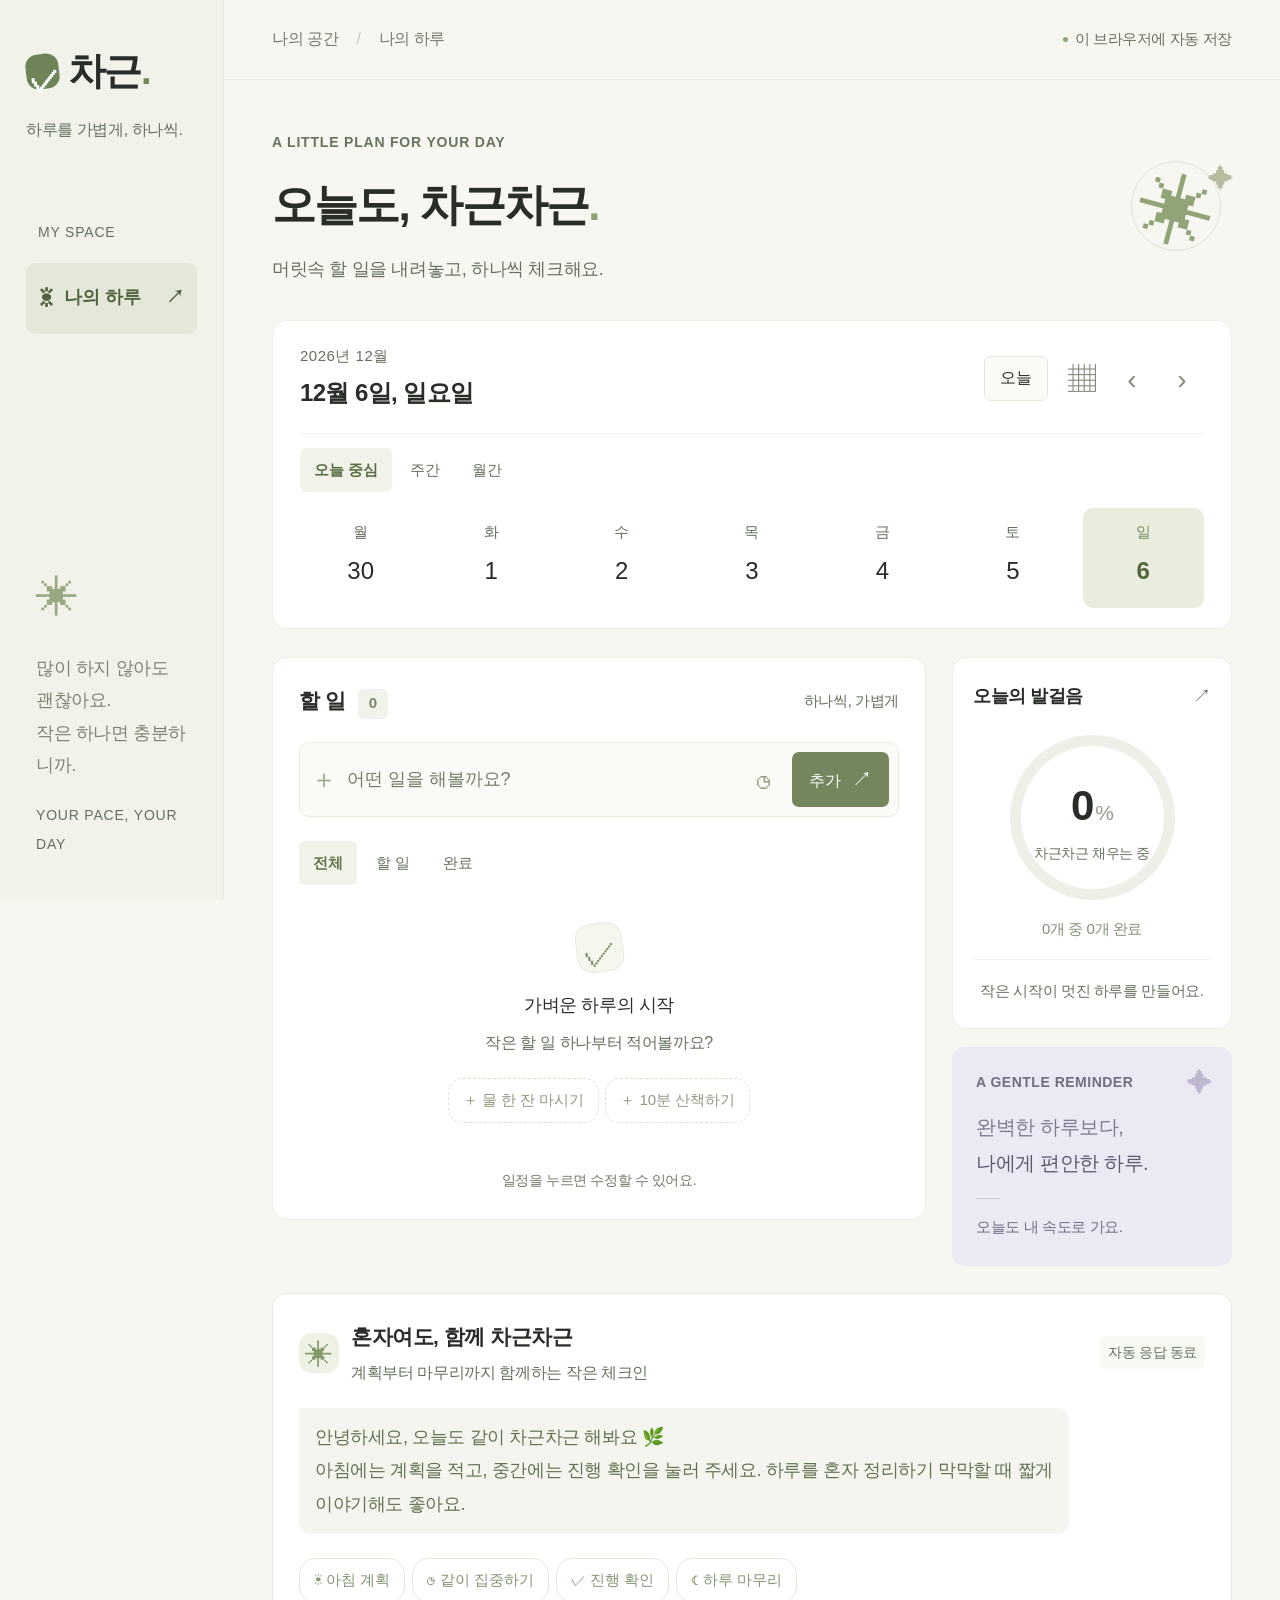
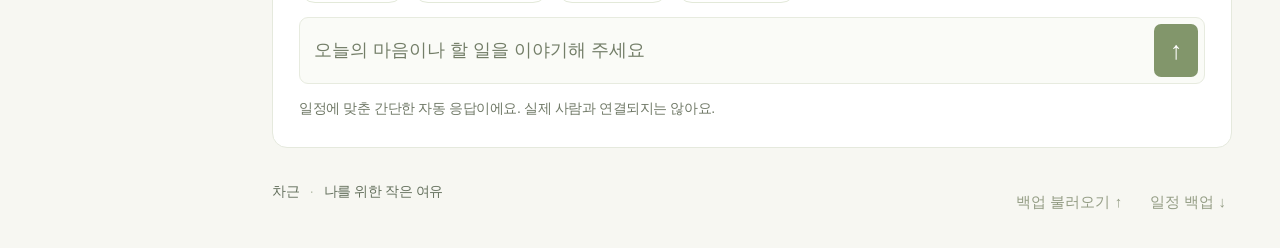
==== chageun.html @ a571b850 "Package Chageun daily planner with Windows desktop shortcut installer" ====
<!doctype html>
<html lang="ko">
<head>
<meta charset="utf-8">
<meta name="viewport" content="width=device-width,initial-scale=1">
<meta name="theme-color" content="#f7f7f2">
<title>차근 — 나의 작은 일정</title>
<style>:root{--bg:#f7f7f2;--paper:#fff;--ink:#292d27;--muted:#92958c;--line:#eceee6;--green:#74885c;--green-dark:#4e6638;--lavender:#ece9f5}*{box-sizing:border-box}body{margin:0;background:var(--bg);color:var(--ink);font-family:"Noto Sans CJK KR","Noto Sans KR",-apple-system,BlinkMacSystemFont,"Segoe UI",sans-serif;font-size:18px;letter-spacing:-.4px}button,input{font:inherit}button{cursor:pointer}button,a,input{-webkit-tap-highlight-color:transparent}button{color:inherit}button:focus-visible,a:focus-visible{outline:3px solid #a6b989;outline-offset:3px}input:focus-visible{outline:2px solid #a6b989;outline-offset:2px}button{border:0;background:none}a{color:inherit;text-decoration:none}[hidden]{display:none!important}.app{display:flex;min-height:100vh}.sidebar{width:224px;flex-shrink:0;border-right:1px solid #e7e9df;background:#f1f3eb;padding:40px 26px;display:flex;flex-direction:column;position:fixed;inset:0 auto 0 0}.brand{font-size:38px;font-weight:800;display:flex;align-items:center;gap:9px;letter-spacing:-2px}.brand-mark{font-size:30px;display:grid;place-items:center;background:#6e8358;color:white;border-radius:12px;width:33px;height:35px;transform:rotate(-7deg)}.brand-dot{color:var(--green);margin-left:-8px}.brand-caption{font-size:16px;color:#65715e;margin-top:13px}.side-label{font-size:14px;letter-spacing:1.8px;color:#65715e;margin:61px 12px 18px}.nav-item{display:flex;gap:12px;align-items:center;width:100%;padding:15px 13px;text-align:left;border-radius:9px;background:#e3e8d9;color:#50623e;font-size:18px;font-weight:600}.nav-item>span:first-child{font-size:25px}.nav-arrow{margin-left:auto}.sidebar-bottom{margin-top:auto;padding:22px 10px 1px}.little-flower{font-size:43px;color:#9aa982;margin-bottom:18px}.sidebar-bottom p{font-size:18px;color:#7d8472;line-height:1.9}.sidebar-bottom>span{font-size:14px;letter-spacing:1.5px;color:#65715e}main{margin-left:224px;flex:1;min-width:0}.topbar{height:80px;border-bottom:1px solid var(--line);display:flex;align-items:center;justify-content:space-between;padding:0 48px;font-size:16px}.breadcrumb{color:#74796c}.breadcrumb span{padding:0 14px;color:#c3c6ba}.save-state{display:flex;align-items:center;gap:7px;font-size:15px;color:#65715e}.save-state i{width:5px;height:5px;border-radius:50%;background:#8da674}.content{max-width:1150px;margin:auto;padding:47px 48px 0}.page-heading{display:flex;align-items:center;justify-content:space-between;margin-bottom:34px}.eyebrow{font-size:14px;letter-spacing:2px;color:#69745e;font-weight:600}h1{font-size:44px;letter-spacing:-1.8px;margin:12px 0 12px;font-weight:700}h1>span{color:#91a17a}.page-heading p{color:#65715e;font-size:18px;margin:0}.heading-art{position:relative;width:112px;height:110px;display:grid;place-items:center}.orbit{position:absolute;width:90px;height:90px;border:1px solid #dfe4d5;border-radius:50%}.art-star{color:#91a478;font-size:77px;transform:rotate(15deg)}.tiny-star{position:absolute;color:#b5bd9e;font-size:26px;right:-2px;top:7px}.day-panel{background:#fff;border:1px solid var(--line);border-radius:15px;padding:23px 27px 20px;margin-bottom:28px}.day-heading{display:flex;align-items:center;justify-content:space-between;margin-bottom:20px}.month-label{display:block;font-size:15px;color:#65715e;letter-spacing:.5px;margin-bottom:5px}.date-title{padding:0;font-size:24px;font-weight:700;letter-spacing:-.6px}.date-actions{display:flex;align-items:center;gap:5px}.today-button{font-size:16px;border:1px solid #e4e8dc;background:#fafbf7;border-radius:7px;padding:7px 12px;margin-right:6px}.icon-button{display:grid;place-items:center;width:34px;height:34px;border-radius:7px;font-size:28px;color:#858c7c}.icon-button:hover{background:#f0f3ea}.date-picker{position:relative;overflow:hidden;cursor:pointer}.date-picker input{position:absolute;inset:0;width:100%;height:100%;opacity:0;cursor:pointer}.date-picker input::-webkit-calendar-picker-indicator{position:absolute;inset:0;width:100%;height:100%;cursor:pointer}.date-picker:focus-within{outline:2px solid #a6b989}.week{display:grid;grid-template-columns:repeat(7,1fr);gap:9px}.day{padding:12px 3px 8px;border-radius:10px;display:flex;align-items:center;flex-direction:column;gap:5px;min-height:77px}.day:hover{background:#f6f7f1}.day-name{font-size:15px;color:#65715e}.day-number{font-size:24px;font-weight:500}.day.active{background:#e8edde;color:#52673e}.day.active .day-name{color:#7a8c64}.day-dot{width:4px;height:4px;background:transparent;border-radius:50%}.day.has-tasks .day-dot{background:#9aab7f}.day.is-today .day-number{font-weight:800}.workspace{display:grid;grid-template-columns:minmax(0,1fr) 246px;gap:26px;align-items:start}.task-panel{background:#fff;border:1px solid var(--line);border-radius:15px;padding:26px;min-height:422px}.section-heading{display:flex;align-items:center;justify-content:space-between;margin-bottom:23px}h2{font-size:21px;margin:0;letter-spacing:-.5px}.section-heading h2 span{display:inline-grid;place-items:center;font-size:15px;color:#7c886c;background:#f0f3e9;min-width:21px;height:21px;margin-left:7px;border-radius:6px}.soft-label{color:#65715e;font-size:15px}.add-form{border:1px solid #e8ebdf;background:#fafbf7;border-radius:10px;overflow:hidden}.add-form:focus-within{border-color:#a2b68b}.input-row{display:flex;align-items:center;padding:7px;gap:4px}.input-plus{font-size:26px;color:#9ca98b;padding-left:6px}.input-row input{border:0;background:none;outline:0;min-width:0;flex:1;padding:10px 4px;font-size:18px;color:var(--ink)}input::placeholder{color:#737e68}.add-button{background:#73865d;color:#fff;padding:10px 15px;border-radius:7px;font-size:16px;white-space:nowrap}.add-button:hover{background:#5f7447}.add-button span{margin-left:7px;font-size:18px}.time-toggle{font-size:26px;color:#98a187;width:30px;height:36px}.time-toggle[aria-expanded=true]{color:#4e6638;background:#e8edde;border-radius:5px}.time-row{padding:0 12px 12px;display:flex;align-items:center;gap:8px;font-size:15px;color:#8c9580;flex-wrap:wrap}.time-row input{padding:5px;border:1px solid #e1e6d7;border-radius:4px;background:white}.time-row button{font-size:15px;text-decoration:underline}.list-toolbar{display:flex;justify-content:space-between;align-items:center;margin:24px 0 6px}.filters{display:flex;gap:5px}.filters button{font-size:15px;color:#67725e;padding:6px 10px;border-radius:6px}.filters button.selected{color:#63774c;background:#eff3e9;font-weight:600}#remaining{color:#65715e;font-size:14px}.task-list{list-style:none;padding:0;margin:0}.task-item{display:flex;align-items:center;gap:12px;min-height:68px;border-bottom:1px solid #f0f1eb}.task-check{appearance:none;-webkit-appearance:none;flex-shrink:0;width:21px;height:21px;border:1.5px solid #dce2d1;border-radius:7px;cursor:pointer;margin:0;display:grid;place-items:center}.task-check:checked{background:#83966a;border-color:#83966a}.task-check:checked:after{content:'✓';color:white;font-size:18px}.task-copy{min-width:0;text-align:left;flex:1;padding:13px 0}.task-name{display:block;font-size:18px;overflow-wrap:anywhere;line-height:1.6}.task-time{display:block;font-size:15px;color:#65715e;margin-top:4px;letter-spacing:0}.task-item.done .task-name{text-decoration:line-through;color:#a9aea0}.task-item.done .task-time{opacity:.6}.edit-hint{color:#bcc2b4;font-size:15px;opacity:0}.task-item:hover .edit-hint,.task-copy:focus-visible+.edit-hint{opacity:1}.empty-state{text-align:center;padding:32px 0 26px}.empty-icon{border:1px solid #e6ebdd;background:#f5f7ef;border-radius:15px;transform:rotate(-8deg);width:47px;height:49px;display:grid;place-items:center;font-size:34px;color:#7b9167;margin:0 auto 19px}.empty-state h3{font-weight:500;font-size:18px;margin:0 0 9px}.empty-state p{font-size:16px;color:#65715e;margin:0}.suggestions{display:flex;justify-content:center;gap:6px;flex-wrap:wrap;margin-top:22px}.suggestions button{font-size:15px;color:#909a81;border:1px dashed #dbe2cf;border-radius:15px;padding:7px 11px}.suggestions button:hover{background:#f1f5e9}.list-note{color:#707967;font-size:14px;margin:19px 0 0;text-align:center}.right-column{display:flex;flex-direction:column;gap:18px}.progress-card{background:white;border:1px solid var(--line);border-radius:15px;padding:24px 20px;text-align:center}.progress-top{display:flex;justify-content:space-between;align-items:center;text-align:left}.progress-top h2{font-size:18px}.progress-top>span{color:#65715e}.progress-ring{--progress:0deg;background:conic-gradient(#8fa376 var(--progress),#edf0e7 0);width:137px;height:137px;border-radius:50%;display:grid;place-items:center;margin:23px auto 17px}.progress-ring>div{background:white;border-radius:50%;height:119px;width:119px;display:flex;align-items:center;justify-content:center;flex-direction:column}#percent{font-size:42px;font-weight:600;letter-spacing:-1px}#percent>span{font-size:21px;margin-left:2px;color:#949d88;font-weight:400}.ring-caption{font-size:14px;color:#65715e;margin-top:3px}.progress-count{font-size:15px;color:#849178;margin:0 0 17px}.progress-message{border-top:1px solid #f0f2eb;padding-top:17px;font-size:14px;color:#65715e;line-height:1.8}.note-card{padding:24px;background:var(--lavender);border-radius:13px;position:relative;overflow:hidden}.note-card .eyebrow{color:#746c83;font-size:14px;letter-spacing:1.5px}.note-card p{color:#807c91;font-size:18px;line-height:1.85;margin:16px 0 17px}.note-card strong{font-weight:500;color:#5f5a70}.note-star{position:absolute;right:19px;top:15px;font-size:26px;color:#beb7cf}.note-line{width:24px;border-top:1px solid #c9c3d6;margin-bottom:13px}.note-foot{color:#746c83;font-size:14px}footer{display:flex;justify-content:space-between;color:#65715e;font-size:14px;padding:32px 0 24px}.footer-dot{margin:0 7px;color:#bac1ae}footer button{color:#949d85;font-size:14px}dialog{border:1px solid var(--line);border-radius:17px;padding:27px;width:420px;max-width:calc(100% - 32px);box-shadow:0 20px 80px #26301b20}dialog::backdrop{background:#252d2360;backdrop-filter:blur(3px)}.dialog-heading{display:flex;align-items:center;justify-content:space-between;margin-bottom:22px}dialog label{display:block;color:#8b937f;font-size:16px;margin:0 0 8px}dialog input{width:100%;padding:12px;border:1px solid #e3e8d9;border-radius:8px;background:#fafbf7;min-width:0;font-size:18px;color:var(--ink)}.edit-fields{display:grid;grid-template-columns:1.2fr 1fr;gap:12px;margin-top:20px}.dialog-actions{display:flex;align-items:center;justify-content:space-between;margin-top:28px}.delete-button{color:#b17d70;font-size:16px}.toast{position:fixed;bottom:24px;left:50%;transform:translateX(-50%);z-index:10;background:#35412d;color:#fff;border-radius:10px;padding:14px 18px;box-shadow:0 8px 24px #27331c25;display:flex;align-items:center;gap:20px;font-size:18px;max-width:calc(100% - 32px);width:max-content}.toast button{color:#c2d3ac;text-decoration:underline;font-size:18px}@media(min-width:1500px){.content{padding-top:65px}.page-heading{margin-bottom:43px}.task-panel{min-height:460px}}@media(max-width:1150px){.sidebar{width:180px;padding:35px 19px}main{margin-left:180px}.content{padding:35px 30px 0}.topbar{padding:0 30px}.workspace{grid-template-columns:minmax(0,1fr) 215px;gap:18px}.task-panel{padding:20px}.heading-art{width:90px}h1{font-size:40px}}@media(max-width:900px){.sidebar{width:80px;align-items:center;padding:28px 10px}.brand{font-size:0;gap:0}.brand-dot,.brand-caption,.side-label,.sidebar-bottom,.nav-item{display:none}main{margin-left:80px}.workspace{grid-template-columns:minmax(0,1fr) 210px;gap:16px}.content{padding:32px 24px 0}.topbar{padding:0 24px}.day-panel{padding:21px}.task-panel{padding:19px}}@media(max-width:700px){.app{display:block}.sidebar{position:static;width:100%;height:65px;border:0;background:var(--bg);padding:0 21px;flex-direction:row;justify-content:space-between}.brand{font-size:30px;gap:7px}.brand-dot{display:inline;margin-left:-5px}.brand-mark{width:27px;height:29px;font-size:24px;border-radius:9px}.brand-caption{display:block;font-size:15px;margin:0}main{margin-left:0}.topbar{height:35px;border:0;padding:0 22px;justify-content:flex-end}.breadcrumb{display:none}.save-state{font-size:14px}.content{padding:24px 20px 0}.page-heading{margin-bottom:25px}h1{font-size:38px;margin-top:10px;margin-bottom:10px}.eyebrow{font-size:14px;letter-spacing:1.7px}.page-heading p{font-size:16px}.heading-art{width:56px;height:65px}.orbit{width:52px;height:52px}.art-star{font-size:49px}.tiny-star{font-size:18px;right:-4px;top:0}.day-panel{padding:19px 15px 12px;margin-bottom:19px;border-radius:13px}.date-title{font-size:21px}.month-label{font-size:14px}.day-heading{margin-bottom:15px}.date-actions{gap:0}.icon-button{width:29px;height:32px}.today-button{padding:6px 9px;margin-right:3px}.week{gap:3px}.day{min-height:69px;padding-top:10px}.day-number{font-size:23px}.workspace{display:flex;flex-direction:column;gap:18px}.task-panel{width:100%;padding:21px 17px;min-height:350px}.right-column{width:100%;display:grid;grid-template-columns:1fr 1fr;gap:12px}.progress-card{padding:18px 14px}.progress-top h2{font-size:16px}.progress-ring{width:100px;height:100px;margin:15px auto 12px}.progress-ring>div{width:86px;height:86px}#percent{font-size:34px}.ring-caption{font-size:14px}.progress-count{margin-bottom:12px;font-size:14px}.progress-message{font-size:14px;padding-top:12px}.note-card{padding:22px 17px}.note-card p{font-size:18px;margin-top:29px}.note-card .eyebrow{font-size:14px;letter-spacing:1px}.note-star{right:10px;font-size:25px}.soft-label{font-size:14px}.task-name{font-size:18px}.edit-hint{opacity:1}.add-button{font-size:16px;padding:10px 12px}.add-button span{margin-left:2px}.input-row{gap:0}.time-toggle{width:28px}.input-row input{font-size:21px;padding:10px 4px}footer{font-size:14px;padding-top:24px}.toast{bottom:16px}.date-picker input,dialog input,.time-row input{font-size:21px}}@media(prefers-reduced-motion:no-preference){button{transition:background .15s,color .15s}.progress-ring{transition:background .3s}.task-item{animation:appear .15s ease-out}@keyframes appear{from{opacity:.4;transform:translateY(3px)}to{opacity:1;transform:none}}}
.view-tabs{display:flex;gap:4px;margin:0 0 16px;border-top:1px solid #f0f2eb;padding-top:14px}.view-tabs button{font-size:15px;color:#65715e;padding:7px 12px;border-radius:6px}.view-tabs .selected{background:#eff3e9;color:#5b7046;font-weight:600}.overview{display:grid;grid-template-columns:repeat(7,minmax(0,1fr));gap:5px;margin-top:12px}.overview-cell{min-height:105px;min-width:0;border:1px solid #edf0e7;border-radius:7px;text-align:left;padding:9px 7px;display:flex;flex-direction:column;gap:6px}.overview-cell:hover{background:#f6f8f1}.overview-cell.active{border-color:#a0b687;background:#f1f5e9}.overview-cell.outside{opacity:.45}.overview-date{font-size:16px;font-weight:600}.overview-task{display:block;font-size:14px;color:#828d75;white-space:nowrap;overflow:hidden;text-overflow:ellipsis;width:100%}.overview-task.done{text-decoration:line-through;color:#a4ac9b}.overview-count{font-size:14px;color:#65715e;margin-top:auto}.overview-empty{font-size:14px;color:#707967}.buddy-panel{margin-top:27px;border:1px solid #e5e9dd;border-radius:15px;background:#fff;padding:26px}.buddy-header{display:flex;align-items:center;gap:12px}.buddy-avatar{width:40px;height:40px;flex-shrink:0;background:#eef2e5;border-radius:13px;color:#83996a;display:grid;place-items:center;font-size:28px}.buddy-header h2{font-size:18px}.buddy-header p{font-size:15px;color:#65715e;margin:5px 0 0}.buddy-badge{margin-left:auto;color:#65715e;background:#f7f9f3;border-radius:5px;padding:5px 8px;font-size:14px;white-space:nowrap}.chat{max-height:280px;overflow-y:auto;display:flex;flex-direction:column;gap:12px;padding:22px 0 16px;scroll-behavior:smooth}.chat-message{max-width:85%;background:#f3f5ee;padding:13px 16px;border-radius:0 12px 12px 12px;font-size:18px;line-height:1.9;white-space:pre-wrap;overflow-wrap:anywhere;align-self:flex-start;color:#637252}.chat-message.user{align-self:flex-end;background:#eeebf6;color:#7c708f;border-radius:12px 0 12px 12px}.chat-quick{display:flex;gap:7px;flex-wrap:wrap;margin:8px 0 14px}.chat-quick button{font-size:15px;border:1px solid #e3e9d9;color:#849574;border-radius:16px;padding:7px 12px}.chat-quick button:hover{background:#f0f4e8}#chat-form{display:flex;gap:10px;border:1px solid #e7ebdf;background:#fafbf7;border-radius:9px;padding:6px}#chat-input{flex:1;min-width:0;border:0;background:none;padding:8px;font-size:18px;color:var(--ink)}#chat-form>button{width:33px;border-radius:7px;color:white;background:#82966b;font-size:25px}.buddy-footnote{font-size:14px;color:#707967;margin:12px 0 0}.focus-bar{display:flex;justify-content:space-between;align-items:center;padding:12px 15px;background:#edf2e3;border-radius:8px;font-size:16px;color:#7d8d6b}.focus-bar strong{color:#526c3d;font-variant-numeric:tabular-nums;margin-left:9px}.focus-bar button{font-size:15px;text-decoration:underline}@media(max-width:700px){.overview{gap:3px}.overview-cell{padding:7px 3px;min-height:70px;gap:4px}.overview-date{font-size:15px}.overview-task{font-size:14px}.overview-count{font-size:14px}.overview-empty{display:none}.buddy-panel{padding:20px 16px;margin-top:20px}.buddy-header h2{font-size:18px}.buddy-header p{font-size:14px}.buddy-badge{font-size:14px;padding:4px}.buddy-avatar{width:32px;height:34px;font-size:34px}.buddy-header{gap:8px}.chat-message{max-width:94%;font-size:18px}.chat-quick{gap:5px}.chat-quick button{font-size:14px;padding:7px 9px}#chat-input{font-size:21px}.buddy-footnote{font-size:14px;line-height:1.7}}

/* Comfortable reading sizes and roomier controls. */
body{font-size:18px;line-height:1.65}
.brand-caption,.sidebar-bottom p{line-height:1.8}
.side-label,.sidebar-bottom>span,.eyebrow{letter-spacing:.8px}
.topbar{height:auto;min-height:80px;gap:16px;padding-top:16px;padding-bottom:16px;flex-wrap:wrap}
.page-heading p{line-height:1.8}
.day-heading{flex-wrap:wrap;gap:16px}
.date-actions{flex-shrink:0;gap:6px}
.icon-button{width:44px;height:44px}
.today-button{min-height:44px;padding:8px 15px}
.day{min-height:98px;gap:6px}
.view-tabs button,.filters button,.chat-quick button,.suggestions button{min-height:44px;padding:9px 14px}
.section-heading{gap:12px;flex-wrap:wrap}
.section-heading h2 span{min-width:30px;height:30px}
.input-row{padding:9px;gap:6px}
.input-row input{font-size:18px;padding:12px 4px}
.input-plus{padding-left:2px}
.time-toggle{width:44px;min-width:44px;height:44px}
.add-button{font-size:16px;min-height:46px;padding:11px 17px}
.add-button span{font-size:20px}
.list-toolbar{flex-wrap:wrap;gap:10px}
.task-item{min-height:84px;gap:16px}
.task-name{font-size:20px;line-height:1.7}
.task-time{font-size:16px}
.task-check{width:28px;height:28px;border-radius:8px}
.task-check:checked:after{font-size:20px}
.task-copy{padding:17px 0}
.list-note,.buddy-footnote{font-size:14px;line-height:1.8}
.progress-top h2{font-size:18px}
.progress-ring{width:165px;height:165px}
.progress-ring>div{width:143px;height:143px}
.ring-caption{font-size:14px;padding:0 10px;line-height:1.5;text-align:center}
.progress-message{font-size:15px;line-height:1.8}
.note-card p{font-size:20px;line-height:1.8}
.note-card .eyebrow{font-size:14px;line-height:1.6;display:block;max-width:85%;letter-spacing:.5px}
.note-foot{font-size:15px;line-height:1.8}
.overview-cell{min-height:138px;gap:8px}
.overview-date{font-size:18px}
.overview-task{font-size:16px}
.overview-count,.overview-empty{font-size:14px}
.buddy-header{flex-wrap:wrap}
.buddy-header h2{font-size:21px}
.buddy-header p{font-size:16px}
.buddy-badge{font-size:14px}
.chat{max-height:380px}
.chat-message{font-size:18px;line-height:1.85}
#chat-input{font-size:18px;padding:12px 8px}
#chat-form>button{min-width:44px;min-height:44px}
.focus-bar{font-size:17px;flex-wrap:wrap;gap:12px}
.focus-bar button{min-height:44px;font-size:16px}
footer{font-size:14px;gap:16px;flex-wrap:wrap}
footer button{font-size:15px;min-height:44px}
dialog{width:480px}
dialog label{font-size:16px}
dialog input{font-size:18px}
.delete-button{font-size:16px;min-height:44px}
@media(min-width:901px){.workspace{grid-template-columns:minmax(0,1fr) 280px}}
@media(max-width:1100px) and (min-width:701px){.workspace{grid-template-columns:minmax(0,1fr)}.right-column{display:grid;grid-template-columns:1fr 1fr}}
@media(max-width:700px){
 .sidebar{height:80px;padding:0 18px}.brand{font-size:30px}.brand-caption{font-size:14px}
 .topbar{min-height:40px;padding:5px 18px}.save-state{font-size:14px}
 .content{padding:24px 16px 0}h1{font-size:36px}.page-heading p{font-size:17px}.page-heading{gap:12px;align-items:flex-start}.heading-art{flex-shrink:0;width:42px;margin-top:12px}.eyebrow{font-size:14px}
 .day-panel{padding:20px 13px 14px}.day-heading{gap:12px}.date-title{font-size:23px}.month-label{font-size:16px}.date-actions{margin-left:auto}.week{gap:2px}.day{min-height:86px}.day-name{font-size:15px}.day-number{font-size:23px}
 .task-panel{padding:22px 14px}.soft-label{font-size:14px}.input-row{gap:2px;padding:7px}.input-row input{font-size:18px}.input-plus{display:none}.time-toggle{width:38px;min-width:38px}.add-button{padding:10px 12px}.add-button span{display:none}.task-name{font-size:19px}
 .right-column{grid-template-columns:1fr}.progress-card{padding:24px}.progress-ring{width:165px;height:165px}.progress-ring>div{width:143px;height:143px}#percent{font-size:42px}.progress-count{font-size:17px}.ring-caption{font-size:14px}.progress-message{font-size:16px}
 .note-card{padding:24px}.note-card p{font-size:21px;margin-top:18px}.note-card .eyebrow{font-size:14px}.note-foot{font-size:16px}
 .buddy-panel{padding:22px 14px}.buddy-header h2{font-size:20px}.buddy-header p{font-size:16px}.buddy-badge{font-size:14px;margin-left:44px}.chat-message{font-size:18px}.chat-quick button{font-size:15px;padding:9px 12px}.buddy-footnote{font-size:14px}#chat-input{font-size:18px}
 .overview{gap:2px}.overview-cell{padding:8px 3px;min-height:108px}.overview-date{font-size:16px}.overview-task{font-size:14px}.overview-count{font-size:14px;overflow-wrap:anywhere}
 .edit-fields{grid-template-columns:1fr}footer{font-size:14px}
}
@media(max-width:700px){.heading-art{overflow:hidden}.art-star{font-size:38px}.orbit{width:38px;height:38px}.tiny-star{right:0}}

.backup-actions{display:flex;gap:16px;flex-wrap:wrap;align-items:center}
</style>

</head>
<body>
<div class="app">
<aside class="sidebar">
<a class="brand" href="./" aria-label="차근 홈"><span class="brand-mark">✓</span>차근<span class="brand-dot">.</span></a>
<p class="brand-caption">하루를 가볍게, 하나씩.</p>
<div class="side-label">MY SPACE</div>
<button class="nav-item active" id="home"><span>☀</span> 나의 하루 <span class="nav-arrow">↗</span></button>
<div class="sidebar-bottom"><div class="little-flower" aria-hidden="true">✳</div><p>많이 하지 않아도 괜찮아요.<br>작은 하나면 충분하니까.</p><span>YOUR PACE, YOUR DAY</span></div>
</aside>
<main>
<header class="topbar"><span class="breadcrumb">나의 공간 <span>/</span> 나의 하루</span><span class="save-state" id="save-state"><i></i> 이 브라우저에 자동 저장</span></header>
<div class="content">
<section class="page-heading"><div><span class="eyebrow">A LITTLE PLAN FOR YOUR DAY</span><h1>오늘도, 차근차근<span>.</span></h1><p>머릿속 할 일을 내려놓고, 하나씩 체크해요.</p></div><div class="heading-art" aria-hidden="true"><span class="orbit"></span><span class="art-star">✳</span><span class="tiny-star">✦</span></div></section>
<section class="day-panel" aria-label="일정 날짜 선택">
<div class="day-heading"><div><span id="month-label" class="month-label"></span><button class="date-title" id="date-title" title="날짜 선택"></button></div><div class="date-actions"><button id="today" class="today-button">오늘</button><label class="icon-button date-picker" title="달력에서 날짜 선택"><span aria-hidden="true">▦</span><input id="calendar" type="date" aria-label="달력에서 날짜 선택"></label><button class="icon-button" id="prev" aria-label="이전 주">‹</button><button class="icon-button" id="next" aria-label="다음 주">›</button></div></div>
<div class="view-tabs" role="group" aria-label="일정 보기"><button data-view="day" class="selected" aria-pressed="true">오늘 중심</button><button data-view="week" aria-pressed="false">주간</button><button data-view="month" aria-pressed="false">월간</button></div>
<div id="week" class="week"></div><div id="overview" class="overview" hidden></div>
</section>
<div class="workspace">
<section class="task-panel" aria-labelledby="task-heading">
<div class="section-heading"><h2 id="task-heading">할 일 <span id="task-count">0</span></h2><span class="soft-label">하나씩, 가볍게</span></div>
<form id="add-form" class="add-form"><div class="input-row"><span class="input-plus" aria-hidden="true">＋</span><input id="task-input" placeholder="어떤 일을 해볼까요?" maxlength="120" aria-label="새 할 일" autocomplete="off" required><button type="button" id="time-toggle" class="time-toggle" aria-label="시간 선택" aria-expanded="false">◷</button><button class="add-button" type="submit">추가 <span>↗</span></button></div><div class="time-row" id="time-row" hidden><label for="task-time">시간은 선택사항이에요</label><input type="time" id="task-time"><button type="button" id="clear-time">시간 지우기</button></div></form>
<div class="list-toolbar"><div class="filters" role="group" aria-label="할 일 필터"><button data-filter="all" class="selected" aria-pressed="true">전체</button><button data-filter="pending" aria-pressed="false">할 일</button><button data-filter="done" aria-pressed="false">완료</button></div><span id="remaining"></span></div>
<ul id="tasks" class="task-list"></ul>
<div id="empty" class="empty-state"><div class="empty-icon" aria-hidden="true">✓</div><h3 id="empty-title">가벼운 하루의 시작</h3><p id="empty-text">작은 할 일 하나부터 적어볼까요?</p><div class="suggestions" id="suggestions"><button data-suggestion="물 한 잔 마시기">＋ 물 한 잔 마시기</button><button data-suggestion="10분 산책하기">＋ 10분 산책하기</button></div></div>
<p class="list-note">일정을 누르면 수정할 수 있어요.</p>
</section>
<aside class="right-column"><section class="progress-card"><div class="progress-top"><h2>오늘의 발걸음</h2><span aria-hidden="true">↗</span></div><div class="progress-ring" id="progress-ring"><div><strong id="percent">0<span>%</span></strong><span class="ring-caption">차근차근 채우는 중</span></div></div><p class="progress-count" id="progress-count">0개 중 0개 완료</p><div class="progress-message" id="progress-message">작은 시작이 멋진 하루를 만들어요.</div></section><section class="note-card"><span class="note-star" aria-hidden="true">✦</span><span class="eyebrow">A GENTLE REMINDER</span><p>완벽한 하루보다,<br><strong>나에게 편안한 하루.</strong></p><div class="note-line"></div><span class="note-foot">오늘도 내 속도로 가요.</span></section></aside>
</div>
<section class="buddy-panel" aria-labelledby="buddy-heading"><div class="buddy-header"><div class="buddy-avatar" aria-hidden="true">✳</div><div><h2 id="buddy-heading">혼자여도, 함께 차근차근</h2><p>계획부터 마무리까지 함께하는 작은 체크인</p></div><span class="buddy-badge">자동 응답 동료</span></div><div id="chat" class="chat" role="log" aria-label="체크인 대화" aria-live="polite"></div><div class="focus-bar" id="focus-bar" hidden><span>집중 시간 <strong id="focus-clock">15:00</strong></span><button id="focus-stop">집중 마치기</button></div><div class="chat-quick"><button data-checkin="plan">☀ 아침 계획</button><button data-checkin="focus">◷ 같이 집중하기</button><button data-checkin="check">✓ 진행 확인</button><button data-checkin="finish">☾ 하루 마무리</button></div><form id="chat-form"><input id="chat-input" placeholder="오늘의 마음이나 할 일을 이야기해 주세요" aria-label="동료에게 이야기하기" maxlength="300" autocomplete="off" required><button type="submit" aria-label="메시지 보내기">↑</button></form><p class="buddy-footnote">일정에 맞춘 간단한 자동 응답이에요. 실제 사람과 연결되지는 않아요.</p></section>
<footer><span>차근 <span class="footer-dot">·</span> 나를 위한 작은 여유</span><div class="backup-actions"><button id="import" type="button">백업 불러오기 ↑</button><input id="import-file" type="file" accept="application/json,.json" hidden><button id="export" title="일정을 JSON 파일로 저장">일정 백업 ↓</button></div></footer>
</div>
</main>
</div>
<dialog id="edit-dialog"><form id="edit-form"><div class="dialog-heading"><h2>일정 수정</h2><button type="button" id="close-edit" class="icon-button" aria-label="닫기">×</button></div><label for="edit-title">할 일</label><input id="edit-title" maxlength="120" required><div class="edit-fields"><div><label for="edit-date">날짜</label><input type="date" id="edit-date" required></div><div><label for="edit-time">시간 (선택)</label><input type="time" id="edit-time"></div></div><div class="dialog-actions"><button type="button" id="delete-task" class="delete-button">일정 삭제</button><button type="submit" class="add-button">저장</button></div></form></dialog>
<div id="toast" class="toast" role="status" hidden><span id="toast-text"></span><button id="undo" hidden>되돌리기</button></div>
<script>'use strict';
const $ = id => document.getElementById(id);
const KEY = 'chageun.tasks.v1';
const dateKey = date => `${date.getFullYear()}-${String(date.getMonth()+1).padStart(2,'0')}-${String(date.getDate()).padStart(2,'0')}`;
const parseDate = value => new Date(`${value}T12:00:00`);
const shift = (value, days) => { const date = parseDate(value); date.setDate(date.getDate()+days); return dateKey(date); };
const validDate = value => typeof value === 'string' && /^\d{4}-\d{2}-\d{2}$/.test(value) && !Number.isNaN(+parseDate(value)) && dateKey(parseDate(value)) === value;
const validTime = value => typeof value === 'string' && (value === '' || /^([01]\d|2[0-3]):[0-5]\d$/.test(value));
let tasks = [], selectedDate = dateKey(new Date()), filter = 'all', editingId = null, deleted = null, toastTimer;
let view = 'day';
let storageProblem = false;
try {
 const saved = localStorage.getItem(KEY);
 if (saved) {
  const parsed = JSON.parse(saved);
  if (!Array.isArray(parsed) || parsed.some(t => !t || typeof t.id !== 'string' || typeof t.title !== 'string' || !t.title.trim() || !validDate(t.date) || !validTime(t.time) || typeof t.done !== 'boolean') || new Set(parsed.map(t => t.id)).size !== parsed.length) throw new Error('Invalid saved data');
  tasks = parsed;
 }
} catch { storageProblem = true; }
function notify(message, undo = false) {
 clearTimeout(toastTimer); $('toast-text').textContent = message; $('undo').hidden = !undo; $('toast').hidden = false;
 toastTimer = setTimeout(() => { $('toast').hidden = true; deleted = null; }, undo ? 10000 : 4500);
}
function update(next) {
 if(storageProblem){notify('기존 일정을 읽지 못해 저장을 멈췄어요. 브라우저의 원본 데이터를 먼저 확인해 주세요.');return false;}
 try { localStorage.setItem(KEY, JSON.stringify(next)); }
 catch { $('save-state').textContent = '저장 공간을 사용할 수 없어요'; notify('저장하지 못했어요. 브라우저 저장 공간을 확인해 주세요.'); return false; }
 tasks = next; storageProblem = false; $('save-state').replaceChildren();
 const dot = document.createElement('i'); $('save-state').append(dot, ' 이 브라우저에 자동 저장'); render(); return true;
}
function selectDate(value) { if (!validDate(value)) return; selectedDate = value; filter = 'all'; render(); }
function render() {
 const today = dateKey(new Date()), date = parseDate(selectedDate), days = ['일','월','화','수','목','금','토'];
 $('month-label').textContent = `${date.getFullYear()}년 ${date.getMonth()+1}월`;
 $('date-title').textContent = `${date.getMonth()+1}월 ${date.getDate()}일, ${days[date.getDay()]}요일`;
 $('calendar').value = selectedDate;
 const monday = shift(selectedDate, -((date.getDay()+6)%7)); $('week').replaceChildren();
 $('week').hidden=view==='month';
 document.querySelectorAll('[data-view]').forEach(b=>{b.classList.toggle('selected',b.dataset.view===view);b.setAttribute('aria-pressed',String(b.dataset.view===view));});
 renderOverview(monday);
 for (let i=0;i<7;i++) {
  const key = shift(monday,i), d = parseDate(key), button = document.createElement('button');
  button.className = `day${key === selectedDate ? ' active' : ''}${key === today ? ' is-today' : ''}${tasks.some(t=>t.date===key) ? ' has-tasks' : ''}`;
  button.type='button'; button.setAttribute('aria-pressed',String(key===selectedDate)); button.setAttribute('aria-label',`${d.getMonth()+1}월 ${d.getDate()}일 ${days[d.getDay()]}요일${key===today?' 오늘':''}`);
  for (const [className,text] of [['day-name',days[d.getDay()]],['day-number',d.getDate()],['day-dot','']]) { const span=document.createElement('span'); span.className=className; span.textContent=text; button.append(span); }
  button.onclick=()=>selectDate(key); $('week').append(button);
 }
 const daily = tasks.filter(t=>t.date===selectedDate), done = daily.filter(t=>t.done).length;
 $('task-count').textContent=daily.length; $('remaining').textContent=daily.length ? `${daily.length-done}개 남았어요` : '';
 const percent = daily.length ? Math.round(done/daily.length*100) : 0;
 $('percent').replaceChildren(document.createTextNode(percent)); const pct=document.createElement('span'); pct.textContent='%'; $('percent').append(pct);
 $('progress-ring').style.setProperty('--progress',`${percent*3.6}deg`); $('progress-count').textContent=`${daily.length}개 중 ${done}개 완료`;
 document.querySelector('.progress-top h2').textContent=selectedDate===today?'오늘의 발걸음':'이날의 발걸음';
 $('progress-message').textContent=percent===100?'다 해냈어요! 이제 편하게 쉬어도 돼요.':done?'하나씩 해내고 있어요. 잘하고 있어요.':'작은 시작이 멋진 하루를 만들어요.';
 document.querySelector('.ring-caption').textContent=percent===100?'오늘의 계획 완료':'차근차근 채우는 중';
 document.querySelectorAll('[data-filter]').forEach(b=>{b.classList.toggle('selected',b.dataset.filter===filter);b.setAttribute('aria-pressed',String(b.dataset.filter===filter));});
 const visible=daily.filter(t=>filter==='all'||(filter==='done'?t.done:!t.done)).sort((a,b)=>Number(a.done)-Number(b.done)||(a.time||'99:99').localeCompare(b.time||'99:99'));
 $('tasks').replaceChildren();
 for (const task of visible) {
  const li=document.createElement('li'); li.className=`task-item${task.done?' done':''}`;
  const check=document.createElement('input'); check.type='checkbox'; check.className='task-check'; check.checked=task.done; check.setAttribute('aria-label',`${task.title} 완료`);
  check.onchange=()=>{if (!update(tasks.map(t=>t.id===task.id?{...t,done:check.checked}:t)))check.checked=task.done;};
  const copy=document.createElement('button'); copy.className='task-copy'; copy.type='button'; copy.setAttribute('aria-label',`${task.title} 수정`);
  const name=document.createElement('span'); name.className='task-name'; name.textContent=task.title; copy.append(name);
  if(task.time){const time=document.createElement('span');time.className='task-time';time.textContent=`◷ ${task.time}`;copy.append(time);}
  copy.onclick=()=>openEdit(task); const hint=document.createElement('span'); hint.className='edit-hint';hint.textContent='↗';hint.setAttribute('aria-hidden','true');
  li.append(check,copy,hint); $('tasks').append(li);
 }
 $('empty').hidden=visible.length>0;
 $('empty-title').textContent=filter==='done'?'아직 완료한 일이 없어요':filter==='pending'&&daily.length?'오늘 할 일, 모두 끝!':'가벼운 하루의 시작';
 $('empty-text').textContent=filter==='done'?'할 일을 마치면 체크해 주세요.':filter==='pending'&&daily.length?'수고했어요. 잠깐 쉬어가도 좋아요.':'작은 할 일 하나부터 적어볼까요?';
 $('suggestions').hidden=daily.length>0||filter!=='all';
}
function addTask(title) {
 const clean=title.trim(); if(!clean){$('task-input').setCustomValidity('할 일을 적어 주세요.');$('task-input').reportValidity();return;}
 const task={id:crypto.randomUUID(),title:clean.slice(0,120),date:selectedDate,time:$('task-time').value,done:false};
 if(update([...tasks,task])){filter='all';$('task-input').value='';$('task-time').value='';$('time-row').hidden=true;$('time-toggle').setAttribute('aria-expanded','false');render();$('task-input').focus();}
}
function openEdit(task){editingId=task.id;$('edit-title').value=task.title;$('edit-date').value=task.date;$('edit-time').value=task.time;$('edit-dialog').showModal();}
$('add-form').onsubmit=e=>{e.preventDefault();addTask($('task-input').value);};
$('task-input').oninput=()=> $('task-input').setCustomValidity('');
$('time-toggle').onclick=()=>{const open=$('time-row').hidden;$('time-row').hidden=!open;$('time-toggle').setAttribute('aria-expanded',String(open));if(open)$('task-time').focus();};
$('clear-time').onclick=()=>{$('task-time').value='';};
$('today').onclick=$('home').onclick=()=>selectDate(dateKey(new Date()));
$('prev').onclick=()=>navigate(-1);$('next').onclick=()=>navigate(1);
$('calendar').onchange=e=>selectDate(e.target.value);
$('date-title').onclick=()=>{if($('calendar').showPicker)$('calendar').showPicker();else $('calendar').focus();};
for(const b of document.querySelectorAll('[data-filter]'))b.onclick=()=>{filter=b.dataset.filter;render();};
for(const b of document.querySelectorAll('[data-suggestion]'))b.onclick=()=>addTask(b.dataset.suggestion);
$('close-edit').onclick=()=> $('edit-dialog').close();
$('edit-title').oninput=()=> $('edit-title').setCustomValidity('');
$('edit-form').onsubmit=e=>{
 e.preventDefault(); const title=$('edit-title').value.trim(),date=$('edit-date').value;
 if(!title){$('edit-title').setCustomValidity('할 일을 적어 주세요.');$('edit-title').reportValidity();return;}
 if(!validDate(date))return;
 if(update(tasks.map(t=>t.id===editingId?{...t,title,date,time:$('edit-time').value}:t))){selectDate(date);$('edit-dialog').close();notify('일정을 수정했어요.');}
};
$('delete-task').onclick=()=>{
 const task=tasks.find(t=>t.id===editingId),index=tasks.findIndex(t=>t.id===editingId); if(!task)return;
 if(update(tasks.filter(t=>t.id!==editingId))){deleted={task,index};$('edit-dialog').close();notify('일정을 삭제했어요.',true);}
};
$('undo').onclick=()=>{if(!deleted)return;const {task,index}=deleted,next=[...tasks];next.splice(index,0,task);if(update(next)){deleted=null;selectDate(task.date);notify('일정을 되돌렸어요.');}};
$('export').onclick=()=>{
 if(storageProblem){notify('저장된 데이터를 읽지 못했어요. 원본 보존을 위해 백업을 중단했어요.');return;}
 const blob=new Blob([JSON.stringify({app:'차근',version:1,tasks},null,2)],{type:'application/json'}),url=URL.createObjectURL(blob),a=document.createElement('a');a.href=url;a.download=`차근-일정-${dateKey(new Date())}.json`;a.click();setTimeout(()=>URL.revokeObjectURL(url),1000);notify('일정 백업 파일을 저장했어요.');
};
window.addEventListener('storage',e=>{if(e.key===KEY){try{const data=e.newValue?JSON.parse(e.newValue):[];if(Array.isArray(data)&&data.every(t=>t&&typeof t.id==='string'&&typeof t.title==='string'&&validDate(t.date)&&validTime(t.time)&&typeof t.done==='boolean')){tasks=data;render();}}catch{notify('다른 창의 저장 내용을 읽지 못했어요.');}}});
initializeBuddy();
render();
if(storageProblem){$('save-state').textContent='저장된 일정 확인이 필요해요';notify('저장된 일정을 읽지 못했어요. 새 일정 저장 전 브라우저 데이터를 확인해 주세요.');}

function navigate(direction){
 if(view!=='month'){selectDate(shift(selectedDate,direction*7));return;}
 const d=parseDate(selectedDate),day=d.getDate();d.setDate(1);d.setMonth(d.getMonth()+direction);const end=new Date(d.getFullYear(),d.getMonth()+1,0).getDate();d.setDate(Math.min(day,end));selectDate(dateKey(d));
}
function renderOverview(monday){
 const grid=$('overview');grid.replaceChildren();grid.hidden=view==='day';
 $('prev').setAttribute('aria-label',view==='month'?'이전 달':'이전 주');$('next').setAttribute('aria-label',view==='month'?'다음 달':'다음 주');
 if(view==='day')return;
 const selected=parseDate(selectedDate),first=dateKey(new Date(selected.getFullYear(),selected.getMonth(),1));
 const start=view==='week'?monday:shift(first,-((parseDate(first).getDay()+6)%7));
 if(view==='month')for(const name of ['월','화','수','목','금','토','일']){const heading=document.createElement('span');heading.className='day-name';heading.style.textAlign='center';heading.textContent=name;grid.append(heading);}
 for(let i=0;i<(view==='month'?42:7);i++){
  const key=shift(start,i),d=parseDate(key),list=tasks.filter(t=>t.date===key).sort((a,b)=>(a.time||'99:99').localeCompare(b.time||'99:99'));
  const cell=document.createElement('button');cell.type='button';cell.className='overview-cell'+(key===selectedDate?' active':'')+(d.getMonth()!==selected.getMonth()?' outside':'');
  cell.setAttribute('aria-label',`${d.getMonth()+1}월 ${d.getDate()}일, 일정 ${list.length}개`);cell.setAttribute('aria-pressed',String(key===selectedDate));
  const num=document.createElement('span');num.className='overview-date';num.textContent=view==='week'?`${d.getMonth()+1}/${d.getDate()}`:d.getDate();cell.append(num);
  for(const task of list.slice(0,2)){const text=document.createElement('span');text.className='overview-task'+(task.done?' done':'');text.textContent=(task.done?'✓ ':'')+task.title;cell.append(text);}
  const count=document.createElement('span');count.className=list.length?'overview-count':'overview-empty';count.textContent=list.length?(list.length>2?`+${list.length-2}개 더`:`${list.filter(t=>t.done).length}/${list.length} 완료`):'여유로운 날';cell.append(count);cell.onclick=()=>selectDate(key);grid.append(cell);
 }
}
for(const button of document.querySelectorAll('[data-view]'))button.onclick=()=>{view=button.dataset.view;render();};
let focusDeadline=null,focusTimer=null,awaitingPlan=false;
function say(text,user=false){const message=document.createElement('div');message.className='chat-message'+(user?' user':'');message.textContent=text;$('chat').append(message);while($('chat').children.length>30)$('chat').firstElementChild.remove();$('chat').scrollTop=$('chat').scrollHeight;}
function dailyContext(){const today=dateKey(new Date()),list=tasks.filter(t=>t.date===today);return{list,pending:list.filter(t=>!t.done).sort((a,b)=>(a.time||'99:99').localeCompare(b.time||'99:99')),done:list.filter(t=>t.done).length};}
function checkin(kind){
 const {list,pending,done}=dailyContext();
 if(kind==='plan'){awaitingPlan=!pending.length;selectDate(dateKey(new Date()));say(pending.length?`좋은 아침이에요 ☀ 오늘 할 일이 ${pending.length}개 있네요.\n먼저 “${pending[0].title}”부터 가볍게 시작해 볼까요? 꼭 해내고 싶은 일 하나만 정해도 좋아요.`:'좋은 아침이에요 ☀ 오늘 하루를 같이 시작해요.\n오늘 꼭 하고 싶은 일 하나를 여기 대화창에 적어 주세요. 제가 오늘 일정에 넣어둘게요. 작고 쉬운 일이어도 괜찮아요.');}
 if(kind!=='plan')awaitingPlan=false;
 if(kind==='check')say(list.length?`잠깐 같이 체크해 볼까요? ${list.length}개 중 ${done}개를 해냈어요.\n${pending.length?`다음은 “${pending[0].title}”이에요. 지금 할 수 있는 만큼만 해봐요.`:'오늘 적어둔 일을 모두 마쳤네요. 정말 수고했어요! 잠깐 쉬어가요.'}`:'오늘 할 일을 아직 적지 않았네요. 머릿속에 있는 작은 일 하나만 적어볼까요?');
 if(kind==='finish')say(list.length?`오늘 ${done}개의 일을 마쳤어요. 수고했어요 🌿\n${pending.length?`남은 ${pending.length}개는 일정을 눌러 내일로 옮겨도 괜찮아요. 오늘 잘한 작은 일 하나를 이야기해 줄래요?`:'오늘 계획을 모두 채웠네요! 이제 편하게 쉬어요. 오늘 가장 좋았던 순간은 뭐였나요?'}`:'오늘 기록이 없어도 괜찮아요. 하루를 보낸 것만으로 충분해요. 오늘 좋았던 순간 하나를 이야기해 주세요.');
 if(kind==='focus'){
  if(focusDeadline){say('이미 집중 시간을 함께 보내고 있어요. 한 번에 한 가지면 충분해요.');return;}
  if(!pending.length){say('집중할 일을 위에 하나 적어 주세요. 완료하지 않은 오늘의 일이 있으면 같이 15분을 시작할게요.');return;}
  focusDeadline=Date.now()+15*60*1000;$('focus-bar').hidden=false;say(`좋아요, “${pending[0].title}”에 15분만 집중해 봐요.\n이 시간에는 한 가지만! 끝나면 돌아와서 체크해 주세요. 타이머는 이 페이지를 열어둔 동안 작동해요.`);tickFocus();focusTimer=setInterval(tickFocus,1000);
 }
}
function tickFocus(){if(!focusDeadline)return;const seconds=Math.max(0,Math.ceil((focusDeadline-Date.now())/1000));$('focus-clock').textContent=`${String(Math.floor(seconds/60)).padStart(2,'0')}:${String(seconds%60).padStart(2,'0')}`;if(seconds===0){clearInterval(focusTimer);focusDeadline=null;$('focus-bar').hidden=true;say('15분이 지났어요! 조금이라도 진전이 있었나요? 끝낸 일은 체크하고, 물 한 잔 마시며 쉬어가요.');}}
function initializeBuddy(){say('안녕하세요, 오늘도 같이 차근차근 해봐요 🌿\n아침에는 계획을 적고, 중간에는 진행 확인을 눌러 주세요. 하루를 혼자 정리하기 막막할 때 짧게 이야기해도 좋아요.');}
for(const b of document.querySelectorAll('[data-checkin]'))b.onclick=()=>{say(b.textContent.trim(),true);checkin(b.dataset.checkin);};
$('focus-stop').onclick=()=>{clearInterval(focusTimer);focusDeadline=null;$('focus-bar').hidden=true;say('집중 시간을 마쳤어요. 잠깐이라도 시작한 건 좋은 진전이에요. 마친 일은 체크하고, 아직 남았다면 작은 한 단계만 더 해봐요.');};
$('chat-form').onsubmit=e=>{
 e.preventDefault();const text=$('chat-input').value.trim();if(!text)return;say(text,true);$('chat-input').value='';
 const taskCommand=text.match(/^(?:할\s*일|일정)\s*[:：]\s*(.+)$/);
 if(taskCommand||(awaitingPlan&&!/힘들|피곤|지쳐|못하|어렵|귀찮|불안|아침|계획|집중|체크|마무리/.test(text))){
  const title=(taskCommand?taskCommand[1]:text).trim().slice(0,120);
  if(update([...tasks,{id:crypto.randomUUID(),title,date:dateKey(new Date()),time:'',done:false}])){awaitingPlan=false;selectDate(dateKey(new Date()));say(`좋아요, “${title}”을 오늘 할 일에 적어두었어요. 시작할 준비가 되면 ‘같이 집중하기’를 눌러 주세요.`);}
 }
 else if(/아침|계획|시작|뭐부터/.test(text))checkin('plan');
 else if(/집중|타이머/.test(text))checkin('focus');
 else if(/마무리|퇴근|끝났|잘했/.test(text))checkin('finish');
 else if(/진행|얼마|체크|완료|했어/.test(text))checkin('check');
 else if(/힘들|피곤|지쳐|못하|어렵|귀찮|불안/.test(text))say('오늘 조금 버거운가 봐요. 잠깐 쉬어도 괜찮아요. 물 한 잔 마시고, 할 일을 5분 안에 할 수 있는 작은 단계로 바꿔볼까요? 일정 제목을 누르면 바꿀 수 있어요.');
 else say('이야기해 줘서 고마워요 🌿 복잡한 답을 해주는 동료는 아니지만, 계획과 진행 확인은 함께할 수 있어요. 지금 할 수 있는 작은 일 하나를 정해볼까요? “할 일: 산책하기”처럼 말하면 오늘 일정에 넣어둘게요.');
};

$('import').onclick=()=> $('import-file').click();
$('import-file').onchange=async e=>{
 const file=e.target.files[0];if(!file)return;
 try{
  if(file.size>5*1024*1024)throw new Error('too large');
  const data=JSON.parse(await file.text());
  if(data.app!=='차근'||data.version!==1||!Array.isArray(data.tasks)||data.tasks.length>10000)throw new Error('invalid backup');
  const imported=data.tasks;
  if(imported.some(t=>!t||typeof t.id!=='string'||!t.id||typeof t.title!=='string'||!t.title.trim()||t.title.length>120||!validDate(t.date)||!validTime(t.time)||typeof t.done!=='boolean')||new Set(imported.map(t=>t.id)).size!==imported.length)throw new Error('invalid tasks');
  if(storageProblem){notify('현재 저장 데이터에 문제가 있어요. 원본을 보호하기 위해 복원을 멈췄어요.');return;}
  if(!imported.length){notify('백업 파일에 일정이 없어요.');return;}
  const incoming=new Map(imported.map(t=>[t.id,{id:t.id,title:t.title.trim(),date:t.date,time:t.time,done:t.done}]));
  const duplicate=tasks.filter(t=>incoming.has(t.id)).length;
  if(!window.confirm(`백업에서 일정 ${imported.length}개를 불러올까요? 기존의 다른 일정은 유지됩니다.${duplicate?` 같은 ID의 일정 ${duplicate}개는 백업 내용으로 바뀝니다.`:''}`))return;
  const next=tasks.map(t=>incoming.has(t.id)?incoming.get(t.id):t),existing=new Set(tasks.map(t=>t.id));
  next.push(...[...incoming.values()].filter(t=>!existing.has(t.id)));
  if(update(next)){selectDate(dateKey(new Date()));notify('백업 일정을 불러왔어요.');}
 }catch{notify('차근에서 저장한 올바른 일정 백업 파일을 선택해 주세요.');}
 finally{e.target.value='';}
};
</script></body>
</html>
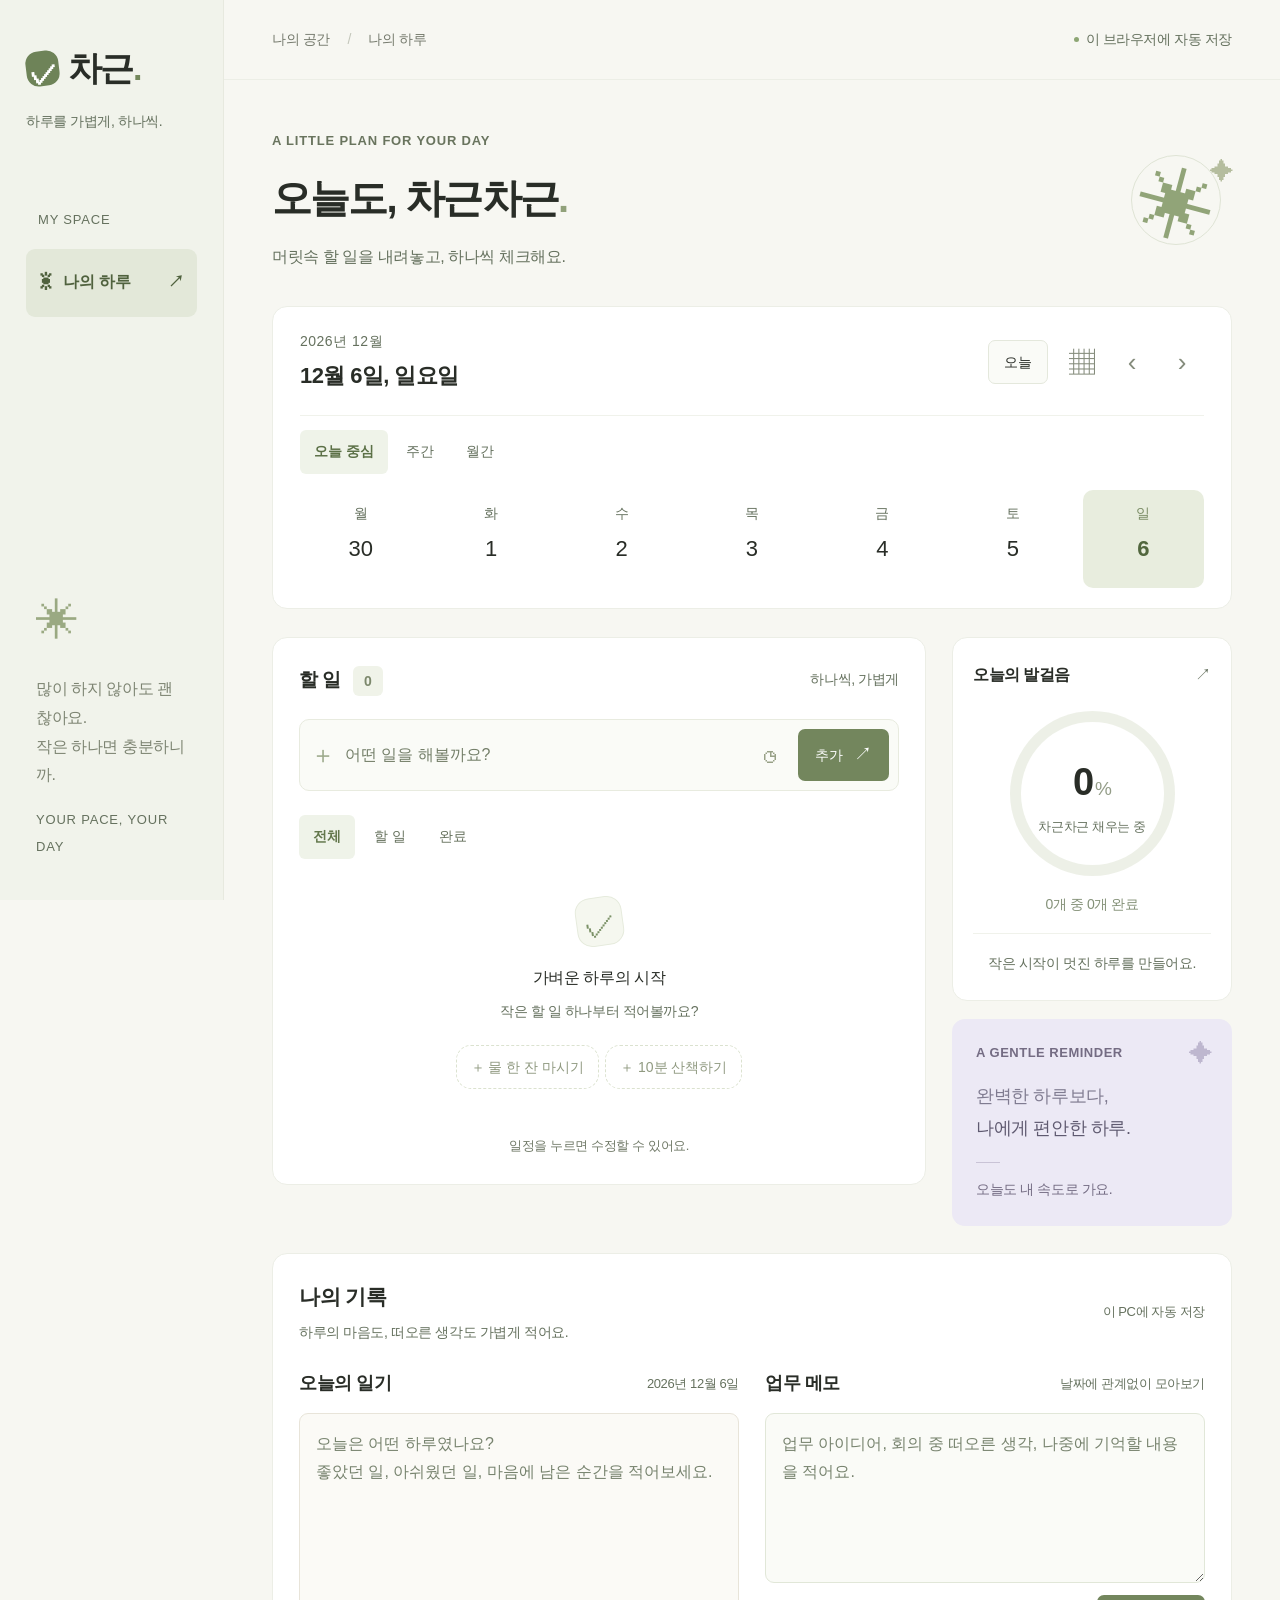
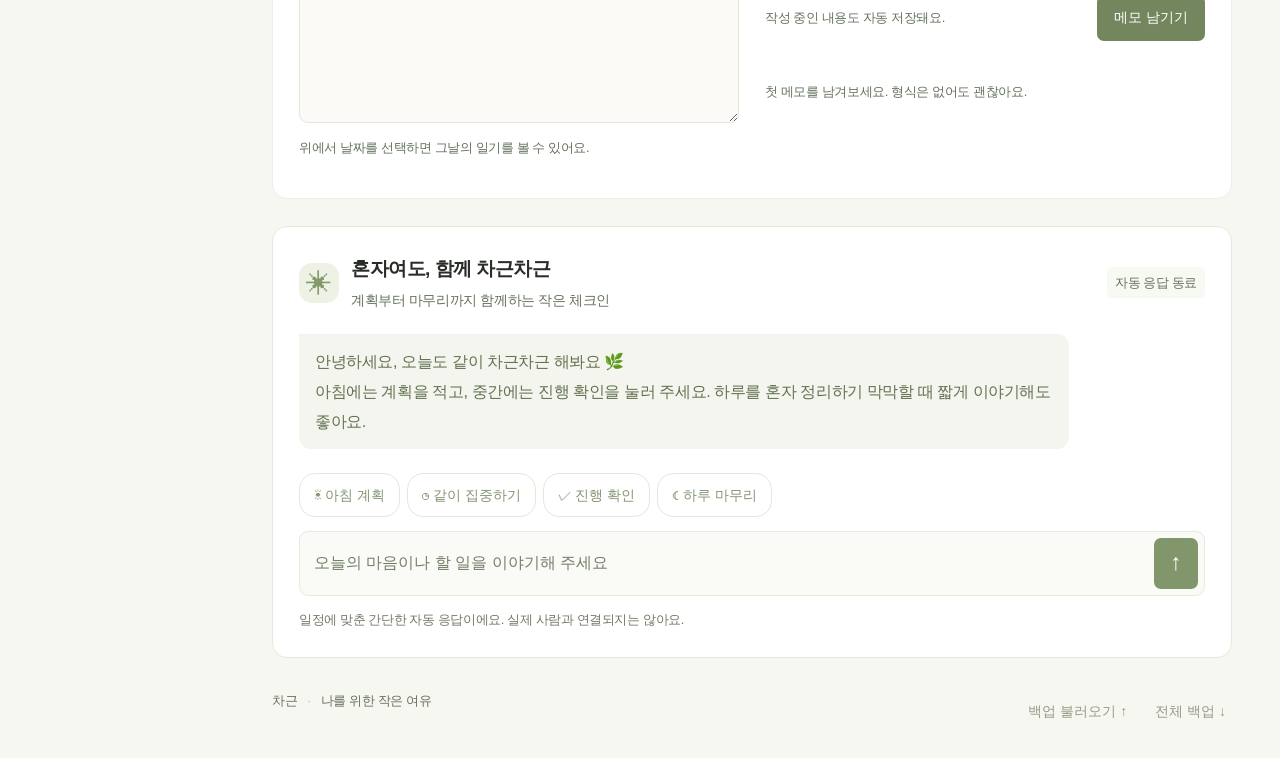
==== commit aae25345: "Add daily journal and work memos with autosave and moderate typography" ====
--- a/chageun.html
+++ b/chageun.html
@@ -5,11 +5,11 @@
 <meta name="viewport" content="width=device-width,initial-scale=1">
 <meta name="theme-color" content="#f7f7f2">
 <title>차근 — 나의 작은 일정</title>
-<style>:root{--bg:#f7f7f2;--paper:#fff;--ink:#292d27;--muted:#92958c;--line:#eceee6;--green:#74885c;--green-dark:#4e6638;--lavender:#ece9f5}*{box-sizing:border-box}body{margin:0;background:var(--bg);color:var(--ink);font-family:"Noto Sans CJK KR","Noto Sans KR",-apple-system,BlinkMacSystemFont,"Segoe UI",sans-serif;font-size:18px;letter-spacing:-.4px}button,input{font:inherit}button{cursor:pointer}button,a,input{-webkit-tap-highlight-color:transparent}button{color:inherit}button:focus-visible,a:focus-visible{outline:3px solid #a6b989;outline-offset:3px}input:focus-visible{outline:2px solid #a6b989;outline-offset:2px}button{border:0;background:none}a{color:inherit;text-decoration:none}[hidden]{display:none!important}.app{display:flex;min-height:100vh}.sidebar{width:224px;flex-shrink:0;border-right:1px solid #e7e9df;background:#f1f3eb;padding:40px 26px;display:flex;flex-direction:column;position:fixed;inset:0 auto 0 0}.brand{font-size:38px;font-weight:800;display:flex;align-items:center;gap:9px;letter-spacing:-2px}.brand-mark{font-size:30px;display:grid;place-items:center;background:#6e8358;color:white;border-radius:12px;width:33px;height:35px;transform:rotate(-7deg)}.brand-dot{color:var(--green);margin-left:-8px}.brand-caption{font-size:16px;color:#65715e;margin-top:13px}.side-label{font-size:14px;letter-spacing:1.8px;color:#65715e;margin:61px 12px 18px}.nav-item{display:flex;gap:12px;align-items:center;width:100%;padding:15px 13px;text-align:left;border-radius:9px;background:#e3e8d9;color:#50623e;font-size:18px;font-weight:600}.nav-item>span:first-child{font-size:25px}.nav-arrow{margin-left:auto}.sidebar-bottom{margin-top:auto;padding:22px 10px 1px}.little-flower{font-size:43px;color:#9aa982;margin-bottom:18px}.sidebar-bottom p{font-size:18px;color:#7d8472;line-height:1.9}.sidebar-bottom>span{font-size:14px;letter-spacing:1.5px;color:#65715e}main{margin-left:224px;flex:1;min-width:0}.topbar{height:80px;border-bottom:1px solid var(--line);display:flex;align-items:center;justify-content:space-between;padding:0 48px;font-size:16px}.breadcrumb{color:#74796c}.breadcrumb span{padding:0 14px;color:#c3c6ba}.save-state{display:flex;align-items:center;gap:7px;font-size:15px;color:#65715e}.save-state i{width:5px;height:5px;border-radius:50%;background:#8da674}.content{max-width:1150px;margin:auto;padding:47px 48px 0}.page-heading{display:flex;align-items:center;justify-content:space-between;margin-bottom:34px}.eyebrow{font-size:14px;letter-spacing:2px;color:#69745e;font-weight:600}h1{font-size:44px;letter-spacing:-1.8px;margin:12px 0 12px;font-weight:700}h1>span{color:#91a17a}.page-heading p{color:#65715e;font-size:18px;margin:0}.heading-art{position:relative;width:112px;height:110px;display:grid;place-items:center}.orbit{position:absolute;width:90px;height:90px;border:1px solid #dfe4d5;border-radius:50%}.art-star{color:#91a478;font-size:77px;transform:rotate(15deg)}.tiny-star{position:absolute;color:#b5bd9e;font-size:26px;right:-2px;top:7px}.day-panel{background:#fff;border:1px solid var(--line);border-radius:15px;padding:23px 27px 20px;margin-bottom:28px}.day-heading{display:flex;align-items:center;justify-content:space-between;margin-bottom:20px}.month-label{display:block;font-size:15px;color:#65715e;letter-spacing:.5px;margin-bottom:5px}.date-title{padding:0;font-size:24px;font-weight:700;letter-spacing:-.6px}.date-actions{display:flex;align-items:center;gap:5px}.today-button{font-size:16px;border:1px solid #e4e8dc;background:#fafbf7;border-radius:7px;padding:7px 12px;margin-right:6px}.icon-button{display:grid;place-items:center;width:34px;height:34px;border-radius:7px;font-size:28px;color:#858c7c}.icon-button:hover{background:#f0f3ea}.date-picker{position:relative;overflow:hidden;cursor:pointer}.date-picker input{position:absolute;inset:0;width:100%;height:100%;opacity:0;cursor:pointer}.date-picker input::-webkit-calendar-picker-indicator{position:absolute;inset:0;width:100%;height:100%;cursor:pointer}.date-picker:focus-within{outline:2px solid #a6b989}.week{display:grid;grid-template-columns:repeat(7,1fr);gap:9px}.day{padding:12px 3px 8px;border-radius:10px;display:flex;align-items:center;flex-direction:column;gap:5px;min-height:77px}.day:hover{background:#f6f7f1}.day-name{font-size:15px;color:#65715e}.day-number{font-size:24px;font-weight:500}.day.active{background:#e8edde;color:#52673e}.day.active .day-name{color:#7a8c64}.day-dot{width:4px;height:4px;background:transparent;border-radius:50%}.day.has-tasks .day-dot{background:#9aab7f}.day.is-today .day-number{font-weight:800}.workspace{display:grid;grid-template-columns:minmax(0,1fr) 246px;gap:26px;align-items:start}.task-panel{background:#fff;border:1px solid var(--line);border-radius:15px;padding:26px;min-height:422px}.section-heading{display:flex;align-items:center;justify-content:space-between;margin-bottom:23px}h2{font-size:21px;margin:0;letter-spacing:-.5px}.section-heading h2 span{display:inline-grid;place-items:center;font-size:15px;color:#7c886c;background:#f0f3e9;min-width:21px;height:21px;margin-left:7px;border-radius:6px}.soft-label{color:#65715e;font-size:15px}.add-form{border:1px solid #e8ebdf;background:#fafbf7;border-radius:10px;overflow:hidden}.add-form:focus-within{border-color:#a2b68b}.input-row{display:flex;align-items:center;padding:7px;gap:4px}.input-plus{font-size:26px;color:#9ca98b;padding-left:6px}.input-row input{border:0;background:none;outline:0;min-width:0;flex:1;padding:10px 4px;font-size:18px;color:var(--ink)}input::placeholder{color:#737e68}.add-button{background:#73865d;color:#fff;padding:10px 15px;border-radius:7px;font-size:16px;white-space:nowrap}.add-button:hover{background:#5f7447}.add-button span{margin-left:7px;font-size:18px}.time-toggle{font-size:26px;color:#98a187;width:30px;height:36px}.time-toggle[aria-expanded=true]{color:#4e6638;background:#e8edde;border-radius:5px}.time-row{padding:0 12px 12px;display:flex;align-items:center;gap:8px;font-size:15px;color:#8c9580;flex-wrap:wrap}.time-row input{padding:5px;border:1px solid #e1e6d7;border-radius:4px;background:white}.time-row button{font-size:15px;text-decoration:underline}.list-toolbar{display:flex;justify-content:space-between;align-items:center;margin:24px 0 6px}.filters{display:flex;gap:5px}.filters button{font-size:15px;color:#67725e;padding:6px 10px;border-radius:6px}.filters button.selected{color:#63774c;background:#eff3e9;font-weight:600}#remaining{color:#65715e;font-size:14px}.task-list{list-style:none;padding:0;margin:0}.task-item{display:flex;align-items:center;gap:12px;min-height:68px;border-bottom:1px solid #f0f1eb}.task-check{appearance:none;-webkit-appearance:none;flex-shrink:0;width:21px;height:21px;border:1.5px solid #dce2d1;border-radius:7px;cursor:pointer;margin:0;display:grid;place-items:center}.task-check:checked{background:#83966a;border-color:#83966a}.task-check:checked:after{content:'✓';color:white;font-size:18px}.task-copy{min-width:0;text-align:left;flex:1;padding:13px 0}.task-name{display:block;font-size:18px;overflow-wrap:anywhere;line-height:1.6}.task-time{display:block;font-size:15px;color:#65715e;margin-top:4px;letter-spacing:0}.task-item.done .task-name{text-decoration:line-through;color:#a9aea0}.task-item.done .task-time{opacity:.6}.edit-hint{color:#bcc2b4;font-size:15px;opacity:0}.task-item:hover .edit-hint,.task-copy:focus-visible+.edit-hint{opacity:1}.empty-state{text-align:center;padding:32px 0 26px}.empty-icon{border:1px solid #e6ebdd;background:#f5f7ef;border-radius:15px;transform:rotate(-8deg);width:47px;height:49px;display:grid;place-items:center;font-size:34px;color:#7b9167;margin:0 auto 19px}.empty-state h3{font-weight:500;font-size:18px;margin:0 0 9px}.empty-state p{font-size:16px;color:#65715e;margin:0}.suggestions{display:flex;justify-content:center;gap:6px;flex-wrap:wrap;margin-top:22px}.suggestions button{font-size:15px;color:#909a81;border:1px dashed #dbe2cf;border-radius:15px;padding:7px 11px}.suggestions button:hover{background:#f1f5e9}.list-note{color:#707967;font-size:14px;margin:19px 0 0;text-align:center}.right-column{display:flex;flex-direction:column;gap:18px}.progress-card{background:white;border:1px solid var(--line);border-radius:15px;padding:24px 20px;text-align:center}.progress-top{display:flex;justify-content:space-between;align-items:center;text-align:left}.progress-top h2{font-size:18px}.progress-top>span{color:#65715e}.progress-ring{--progress:0deg;background:conic-gradient(#8fa376 var(--progress),#edf0e7 0);width:137px;height:137px;border-radius:50%;display:grid;place-items:center;margin:23px auto 17px}.progress-ring>div{background:white;border-radius:50%;height:119px;width:119px;display:flex;align-items:center;justify-content:center;flex-direction:column}#percent{font-size:42px;font-weight:600;letter-spacing:-1px}#percent>span{font-size:21px;margin-left:2px;color:#949d88;font-weight:400}.ring-caption{font-size:14px;color:#65715e;margin-top:3px}.progress-count{font-size:15px;color:#849178;margin:0 0 17px}.progress-message{border-top:1px solid #f0f2eb;padding-top:17px;font-size:14px;color:#65715e;line-height:1.8}.note-card{padding:24px;background:var(--lavender);border-radius:13px;position:relative;overflow:hidden}.note-card .eyebrow{color:#746c83;font-size:14px;letter-spacing:1.5px}.note-card p{color:#807c91;font-size:18px;line-height:1.85;margin:16px 0 17px}.note-card strong{font-weight:500;color:#5f5a70}.note-star{position:absolute;right:19px;top:15px;font-size:26px;color:#beb7cf}.note-line{width:24px;border-top:1px solid #c9c3d6;margin-bottom:13px}.note-foot{color:#746c83;font-size:14px}footer{display:flex;justify-content:space-between;color:#65715e;font-size:14px;padding:32px 0 24px}.footer-dot{margin:0 7px;color:#bac1ae}footer button{color:#949d85;font-size:14px}dialog{border:1px solid var(--line);border-radius:17px;padding:27px;width:420px;max-width:calc(100% - 32px);box-shadow:0 20px 80px #26301b20}dialog::backdrop{background:#252d2360;backdrop-filter:blur(3px)}.dialog-heading{display:flex;align-items:center;justify-content:space-between;margin-bottom:22px}dialog label{display:block;color:#8b937f;font-size:16px;margin:0 0 8px}dialog input{width:100%;padding:12px;border:1px solid #e3e8d9;border-radius:8px;background:#fafbf7;min-width:0;font-size:18px;color:var(--ink)}.edit-fields{display:grid;grid-template-columns:1.2fr 1fr;gap:12px;margin-top:20px}.dialog-actions{display:flex;align-items:center;justify-content:space-between;margin-top:28px}.delete-button{color:#b17d70;font-size:16px}.toast{position:fixed;bottom:24px;left:50%;transform:translateX(-50%);z-index:10;background:#35412d;color:#fff;border-radius:10px;padding:14px 18px;box-shadow:0 8px 24px #27331c25;display:flex;align-items:center;gap:20px;font-size:18px;max-width:calc(100% - 32px);width:max-content}.toast button{color:#c2d3ac;text-decoration:underline;font-size:18px}@media(min-width:1500px){.content{padding-top:65px}.page-heading{margin-bottom:43px}.task-panel{min-height:460px}}@media(max-width:1150px){.sidebar{width:180px;padding:35px 19px}main{margin-left:180px}.content{padding:35px 30px 0}.topbar{padding:0 30px}.workspace{grid-template-columns:minmax(0,1fr) 215px;gap:18px}.task-panel{padding:20px}.heading-art{width:90px}h1{font-size:40px}}@media(max-width:900px){.sidebar{width:80px;align-items:center;padding:28px 10px}.brand{font-size:0;gap:0}.brand-dot,.brand-caption,.side-label,.sidebar-bottom,.nav-item{display:none}main{margin-left:80px}.workspace{grid-template-columns:minmax(0,1fr) 210px;gap:16px}.content{padding:32px 24px 0}.topbar{padding:0 24px}.day-panel{padding:21px}.task-panel{padding:19px}}@media(max-width:700px){.app{display:block}.sidebar{position:static;width:100%;height:65px;border:0;background:var(--bg);padding:0 21px;flex-direction:row;justify-content:space-between}.brand{font-size:30px;gap:7px}.brand-dot{display:inline;margin-left:-5px}.brand-mark{width:27px;height:29px;font-size:24px;border-radius:9px}.brand-caption{display:block;font-size:15px;margin:0}main{margin-left:0}.topbar{height:35px;border:0;padding:0 22px;justify-content:flex-end}.breadcrumb{display:none}.save-state{font-size:14px}.content{padding:24px 20px 0}.page-heading{margin-bottom:25px}h1{font-size:38px;margin-top:10px;margin-bottom:10px}.eyebrow{font-size:14px;letter-spacing:1.7px}.page-heading p{font-size:16px}.heading-art{width:56px;height:65px}.orbit{width:52px;height:52px}.art-star{font-size:49px}.tiny-star{font-size:18px;right:-4px;top:0}.day-panel{padding:19px 15px 12px;margin-bottom:19px;border-radius:13px}.date-title{font-size:21px}.month-label{font-size:14px}.day-heading{margin-bottom:15px}.date-actions{gap:0}.icon-button{width:29px;height:32px}.today-button{padding:6px 9px;margin-right:3px}.week{gap:3px}.day{min-height:69px;padding-top:10px}.day-number{font-size:23px}.workspace{display:flex;flex-direction:column;gap:18px}.task-panel{width:100%;padding:21px 17px;min-height:350px}.right-column{width:100%;display:grid;grid-template-columns:1fr 1fr;gap:12px}.progress-card{padding:18px 14px}.progress-top h2{font-size:16px}.progress-ring{width:100px;height:100px;margin:15px auto 12px}.progress-ring>div{width:86px;height:86px}#percent{font-size:34px}.ring-caption{font-size:14px}.progress-count{margin-bottom:12px;font-size:14px}.progress-message{font-size:14px;padding-top:12px}.note-card{padding:22px 17px}.note-card p{font-size:18px;margin-top:29px}.note-card .eyebrow{font-size:14px;letter-spacing:1px}.note-star{right:10px;font-size:25px}.soft-label{font-size:14px}.task-name{font-size:18px}.edit-hint{opacity:1}.add-button{font-size:16px;padding:10px 12px}.add-button span{margin-left:2px}.input-row{gap:0}.time-toggle{width:28px}.input-row input{font-size:21px;padding:10px 4px}footer{font-size:14px;padding-top:24px}.toast{bottom:16px}.date-picker input,dialog input,.time-row input{font-size:21px}}@media(prefers-reduced-motion:no-preference){button{transition:background .15s,color .15s}.progress-ring{transition:background .3s}.task-item{animation:appear .15s ease-out}@keyframes appear{from{opacity:.4;transform:translateY(3px)}to{opacity:1;transform:none}}}
-.view-tabs{display:flex;gap:4px;margin:0 0 16px;border-top:1px solid #f0f2eb;padding-top:14px}.view-tabs button{font-size:15px;color:#65715e;padding:7px 12px;border-radius:6px}.view-tabs .selected{background:#eff3e9;color:#5b7046;font-weight:600}.overview{display:grid;grid-template-columns:repeat(7,minmax(0,1fr));gap:5px;margin-top:12px}.overview-cell{min-height:105px;min-width:0;border:1px solid #edf0e7;border-radius:7px;text-align:left;padding:9px 7px;display:flex;flex-direction:column;gap:6px}.overview-cell:hover{background:#f6f8f1}.overview-cell.active{border-color:#a0b687;background:#f1f5e9}.overview-cell.outside{opacity:.45}.overview-date{font-size:16px;font-weight:600}.overview-task{display:block;font-size:14px;color:#828d75;white-space:nowrap;overflow:hidden;text-overflow:ellipsis;width:100%}.overview-task.done{text-decoration:line-through;color:#a4ac9b}.overview-count{font-size:14px;color:#65715e;margin-top:auto}.overview-empty{font-size:14px;color:#707967}.buddy-panel{margin-top:27px;border:1px solid #e5e9dd;border-radius:15px;background:#fff;padding:26px}.buddy-header{display:flex;align-items:center;gap:12px}.buddy-avatar{width:40px;height:40px;flex-shrink:0;background:#eef2e5;border-radius:13px;color:#83996a;display:grid;place-items:center;font-size:28px}.buddy-header h2{font-size:18px}.buddy-header p{font-size:15px;color:#65715e;margin:5px 0 0}.buddy-badge{margin-left:auto;color:#65715e;background:#f7f9f3;border-radius:5px;padding:5px 8px;font-size:14px;white-space:nowrap}.chat{max-height:280px;overflow-y:auto;display:flex;flex-direction:column;gap:12px;padding:22px 0 16px;scroll-behavior:smooth}.chat-message{max-width:85%;background:#f3f5ee;padding:13px 16px;border-radius:0 12px 12px 12px;font-size:18px;line-height:1.9;white-space:pre-wrap;overflow-wrap:anywhere;align-self:flex-start;color:#637252}.chat-message.user{align-self:flex-end;background:#eeebf6;color:#7c708f;border-radius:12px 0 12px 12px}.chat-quick{display:flex;gap:7px;flex-wrap:wrap;margin:8px 0 14px}.chat-quick button{font-size:15px;border:1px solid #e3e9d9;color:#849574;border-radius:16px;padding:7px 12px}.chat-quick button:hover{background:#f0f4e8}#chat-form{display:flex;gap:10px;border:1px solid #e7ebdf;background:#fafbf7;border-radius:9px;padding:6px}#chat-input{flex:1;min-width:0;border:0;background:none;padding:8px;font-size:18px;color:var(--ink)}#chat-form>button{width:33px;border-radius:7px;color:white;background:#82966b;font-size:25px}.buddy-footnote{font-size:14px;color:#707967;margin:12px 0 0}.focus-bar{display:flex;justify-content:space-between;align-items:center;padding:12px 15px;background:#edf2e3;border-radius:8px;font-size:16px;color:#7d8d6b}.focus-bar strong{color:#526c3d;font-variant-numeric:tabular-nums;margin-left:9px}.focus-bar button{font-size:15px;text-decoration:underline}@media(max-width:700px){.overview{gap:3px}.overview-cell{padding:7px 3px;min-height:70px;gap:4px}.overview-date{font-size:15px}.overview-task{font-size:14px}.overview-count{font-size:14px}.overview-empty{display:none}.buddy-panel{padding:20px 16px;margin-top:20px}.buddy-header h2{font-size:18px}.buddy-header p{font-size:14px}.buddy-badge{font-size:14px;padding:4px}.buddy-avatar{width:32px;height:34px;font-size:34px}.buddy-header{gap:8px}.chat-message{max-width:94%;font-size:18px}.chat-quick{gap:5px}.chat-quick button{font-size:14px;padding:7px 9px}#chat-input{font-size:21px}.buddy-footnote{font-size:14px;line-height:1.7}}
+<style>:root{--bg:#f7f7f2;--paper:#fff;--ink:#292d27;--muted:#92958c;--line:#eceee6;--green:#74885c;--green-dark:#4e6638;--lavender:#ece9f5}*{box-sizing:border-box}body{margin:0;background:var(--bg);color:var(--ink);font-family:"Noto Sans CJK KR","Noto Sans KR",-apple-system,BlinkMacSystemFont,"Segoe UI",sans-serif;font-size:16px;letter-spacing:-.4px}button,input{font:inherit}button{cursor:pointer}button,a,input{-webkit-tap-highlight-color:transparent}button{color:inherit}button:focus-visible,a:focus-visible{outline:3px solid #a6b989;outline-offset:3px}input:focus-visible{outline:2px solid #a6b989;outline-offset:2px}button{border:0;background:none}a{color:inherit;text-decoration:none}[hidden]{display:none!important}.app{display:flex;min-height:100vh}.sidebar{width:224px;flex-shrink:0;border-right:1px solid #e7e9df;background:#f1f3eb;padding:40px 26px;display:flex;flex-direction:column;position:fixed;inset:0 auto 0 0}.brand{font-size:34px;font-weight:800;display:flex;align-items:center;gap:9px;letter-spacing:-2px}.brand-mark{font-size:28px;display:grid;place-items:center;background:#6e8358;color:white;border-radius:12px;width:33px;height:35px;transform:rotate(-7deg)}.brand-dot{color:var(--green);margin-left:-8px}.brand-caption{font-size:14px;color:#65715e;margin-top:13px}.side-label{font-size:13px;letter-spacing:1.8px;color:#65715e;margin:61px 12px 18px}.nav-item{display:flex;gap:12px;align-items:center;width:100%;padding:15px 13px;text-align:left;border-radius:9px;background:#e3e8d9;color:#50623e;font-size:16px;font-weight:600}.nav-item>span:first-child{font-size:23px}.nav-arrow{margin-left:auto}.sidebar-bottom{margin-top:auto;padding:22px 10px 1px}.little-flower{font-size:43px;color:#9aa982;margin-bottom:18px}.sidebar-bottom p{font-size:16px;color:#7d8472;line-height:1.9}.sidebar-bottom>span{font-size:13px;letter-spacing:1.5px;color:#65715e}main{margin-left:224px;flex:1;min-width:0}.topbar{height:80px;border-bottom:1px solid var(--line);display:flex;align-items:center;justify-content:space-between;padding:0 48px;font-size:14px}.breadcrumb{color:#74796c}.breadcrumb span{padding:0 14px;color:#c3c6ba}.save-state{display:flex;align-items:center;gap:7px;font-size:14px;color:#65715e}.save-state i{width:5px;height:5px;border-radius:50%;background:#8da674}.content{max-width:1150px;margin:auto;padding:47px 48px 0}.page-heading{display:flex;align-items:center;justify-content:space-between;margin-bottom:34px}.eyebrow{font-size:13px;letter-spacing:2px;color:#69745e;font-weight:600}h1{font-size:40px;letter-spacing:-1.8px;margin:12px 0 12px;font-weight:700}h1>span{color:#91a17a}.page-heading p{color:#65715e;font-size:16px;margin:0}.heading-art{position:relative;width:112px;height:110px;display:grid;place-items:center}.orbit{position:absolute;width:90px;height:90px;border:1px solid #dfe4d5;border-radius:50%}.art-star{color:#91a478;font-size:77px;transform:rotate(15deg)}.tiny-star{position:absolute;color:#b5bd9e;font-size:24px;right:-2px;top:7px}.day-panel{background:#fff;border:1px solid var(--line);border-radius:15px;padding:23px 27px 20px;margin-bottom:28px}.day-heading{display:flex;align-items:center;justify-content:space-between;margin-bottom:20px}.month-label{display:block;font-size:14px;color:#65715e;letter-spacing:.5px;margin-bottom:5px}.date-title{padding:0;font-size:22px;font-weight:700;letter-spacing:-.6px}.date-actions{display:flex;align-items:center;gap:5px}.today-button{font-size:14px;border:1px solid #e4e8dc;background:#fafbf7;border-radius:7px;padding:7px 12px;margin-right:6px}.icon-button{display:grid;place-items:center;width:34px;height:34px;border-radius:7px;font-size:26px;color:#858c7c}.icon-button:hover{background:#f0f3ea}.date-picker{position:relative;overflow:hidden;cursor:pointer}.date-picker input{position:absolute;inset:0;width:100%;height:100%;opacity:0;cursor:pointer}.date-picker input::-webkit-calendar-picker-indicator{position:absolute;inset:0;width:100%;height:100%;cursor:pointer}.date-picker:focus-within{outline:2px solid #a6b989}.week{display:grid;grid-template-columns:repeat(7,1fr);gap:9px}.day{padding:12px 3px 8px;border-radius:10px;display:flex;align-items:center;flex-direction:column;gap:5px;min-height:77px}.day:hover{background:#f6f7f1}.day-name{font-size:14px;color:#65715e}.day-number{font-size:22px;font-weight:500}.day.active{background:#e8edde;color:#52673e}.day.active .day-name{color:#7a8c64}.day-dot{width:4px;height:4px;background:transparent;border-radius:50%}.day.has-tasks .day-dot{background:#9aab7f}.day.is-today .day-number{font-weight:800}.workspace{display:grid;grid-template-columns:minmax(0,1fr) 246px;gap:26px;align-items:start}.task-panel{background:#fff;border:1px solid var(--line);border-radius:15px;padding:26px;min-height:422px}.section-heading{display:flex;align-items:center;justify-content:space-between;margin-bottom:23px}h2{font-size:19px;margin:0;letter-spacing:-.5px}.section-heading h2 span{display:inline-grid;place-items:center;font-size:14px;color:#7c886c;background:#f0f3e9;min-width:21px;height:21px;margin-left:7px;border-radius:6px}.soft-label{color:#65715e;font-size:14px}.add-form{border:1px solid #e8ebdf;background:#fafbf7;border-radius:10px;overflow:hidden}.add-form:focus-within{border-color:#a2b68b}.input-row{display:flex;align-items:center;padding:7px;gap:4px}.input-plus{font-size:24px;color:#9ca98b;padding-left:6px}.input-row input{border:0;background:none;outline:0;min-width:0;flex:1;padding:10px 4px;font-size:16px;color:var(--ink)}input::placeholder{color:#737e68}.add-button{background:#73865d;color:#fff;padding:10px 15px;border-radius:7px;font-size:14px;white-space:nowrap}.add-button:hover{background:#5f7447}.add-button span{margin-left:7px;font-size:16px}.time-toggle{font-size:24px;color:#98a187;width:30px;height:36px}.time-toggle[aria-expanded=true]{color:#4e6638;background:#e8edde;border-radius:5px}.time-row{padding:0 12px 12px;display:flex;align-items:center;gap:8px;font-size:14px;color:#8c9580;flex-wrap:wrap}.time-row input{padding:5px;border:1px solid #e1e6d7;border-radius:4px;background:white}.time-row button{font-size:14px;text-decoration:underline}.list-toolbar{display:flex;justify-content:space-between;align-items:center;margin:24px 0 6px}.filters{display:flex;gap:5px}.filters button{font-size:14px;color:#67725e;padding:6px 10px;border-radius:6px}.filters button.selected{color:#63774c;background:#eff3e9;font-weight:600}#remaining{color:#65715e;font-size:13px}.task-list{list-style:none;padding:0;margin:0}.task-item{display:flex;align-items:center;gap:12px;min-height:68px;border-bottom:1px solid #f0f1eb}.task-check{appearance:none;-webkit-appearance:none;flex-shrink:0;width:21px;height:21px;border:1.5px solid #dce2d1;border-radius:7px;cursor:pointer;margin:0;display:grid;place-items:center}.task-check:checked{background:#83966a;border-color:#83966a}.task-check:checked:after{content:'✓';color:white;font-size:16px}.task-copy{min-width:0;text-align:left;flex:1;padding:13px 0}.task-name{display:block;font-size:16px;overflow-wrap:anywhere;line-height:1.6}.task-time{display:block;font-size:14px;color:#65715e;margin-top:4px;letter-spacing:0}.task-item.done .task-name{text-decoration:line-through;color:#a9aea0}.task-item.done .task-time{opacity:.6}.edit-hint{color:#bcc2b4;font-size:14px;opacity:0}.task-item:hover .edit-hint,.task-copy:focus-visible+.edit-hint{opacity:1}.empty-state{text-align:center;padding:32px 0 26px}.empty-icon{border:1px solid #e6ebdd;background:#f5f7ef;border-radius:15px;transform:rotate(-8deg);width:47px;height:49px;display:grid;place-items:center;font-size:32px;color:#7b9167;margin:0 auto 19px}.empty-state h3{font-weight:500;font-size:16px;margin:0 0 9px}.empty-state p{font-size:14px;color:#65715e;margin:0}.suggestions{display:flex;justify-content:center;gap:6px;flex-wrap:wrap;margin-top:22px}.suggestions button{font-size:14px;color:#909a81;border:1px dashed #dbe2cf;border-radius:15px;padding:7px 11px}.suggestions button:hover{background:#f1f5e9}.list-note{color:#707967;font-size:13px;margin:19px 0 0;text-align:center}.right-column{display:flex;flex-direction:column;gap:18px}.progress-card{background:white;border:1px solid var(--line);border-radius:15px;padding:24px 20px;text-align:center}.progress-top{display:flex;justify-content:space-between;align-items:center;text-align:left}.progress-top h2{font-size:16px}.progress-top>span{color:#65715e}.progress-ring{--progress:0deg;background:conic-gradient(#8fa376 var(--progress),#edf0e7 0);width:137px;height:137px;border-radius:50%;display:grid;place-items:center;margin:23px auto 17px}.progress-ring>div{background:white;border-radius:50%;height:119px;width:119px;display:flex;align-items:center;justify-content:center;flex-direction:column}#percent{font-size:38px;font-weight:600;letter-spacing:-1px}#percent>span{font-size:19px;margin-left:2px;color:#949d88;font-weight:400}.ring-caption{font-size:13px;color:#65715e;margin-top:3px}.progress-count{font-size:14px;color:#849178;margin:0 0 17px}.progress-message{border-top:1px solid #f0f2eb;padding-top:17px;font-size:13px;color:#65715e;line-height:1.8}.note-card{padding:24px;background:var(--lavender);border-radius:13px;position:relative;overflow:hidden}.note-card .eyebrow{color:#746c83;font-size:13px;letter-spacing:1.5px}.note-card p{color:#807c91;font-size:16px;line-height:1.85;margin:16px 0 17px}.note-card strong{font-weight:500;color:#5f5a70}.note-star{position:absolute;right:19px;top:15px;font-size:24px;color:#beb7cf}.note-line{width:24px;border-top:1px solid #c9c3d6;margin-bottom:13px}.note-foot{color:#746c83;font-size:13px}footer{display:flex;justify-content:space-between;color:#65715e;font-size:13px;padding:32px 0 24px}.footer-dot{margin:0 7px;color:#bac1ae}footer button{color:#949d85;font-size:13px}dialog{border:1px solid var(--line);border-radius:17px;padding:27px;width:420px;max-width:calc(100% - 32px);box-shadow:0 20px 80px #26301b20}dialog::backdrop{background:#252d2360;backdrop-filter:blur(3px)}.dialog-heading{display:flex;align-items:center;justify-content:space-between;margin-bottom:22px}dialog label{display:block;color:#8b937f;font-size:14px;margin:0 0 8px}dialog input{width:100%;padding:12px;border:1px solid #e3e8d9;border-radius:8px;background:#fafbf7;min-width:0;font-size:16px;color:var(--ink)}.edit-fields{display:grid;grid-template-columns:1.2fr 1fr;gap:12px;margin-top:20px}.dialog-actions{display:flex;align-items:center;justify-content:space-between;margin-top:28px}.delete-button{color:#b17d70;font-size:14px}.toast{position:fixed;bottom:24px;left:50%;transform:translateX(-50%);z-index:10;background:#35412d;color:#fff;border-radius:10px;padding:14px 18px;box-shadow:0 8px 24px #27331c25;display:flex;align-items:center;gap:20px;font-size:16px;max-width:calc(100% - 32px);width:max-content}.toast button{color:#c2d3ac;text-decoration:underline;font-size:16px}@media(min-width:1500px){.content{padding-top:65px}.page-heading{margin-bottom:43px}.task-panel{min-height:460px}}@media(max-width:1150px){.sidebar{width:180px;padding:35px 19px}main{margin-left:180px}.content{padding:35px 30px 0}.topbar{padding:0 30px}.workspace{grid-template-columns:minmax(0,1fr) 215px;gap:18px}.task-panel{padding:20px}.heading-art{width:90px}h1{font-size:36px}}@media(max-width:900px){.sidebar{width:80px;align-items:center;padding:28px 10px}.brand{font-size:0;gap:0}.brand-dot,.brand-caption,.side-label,.sidebar-bottom,.nav-item{display:none}main{margin-left:80px}.workspace{grid-template-columns:minmax(0,1fr) 210px;gap:16px}.content{padding:32px 24px 0}.topbar{padding:0 24px}.day-panel{padding:21px}.task-panel{padding:19px}}@media(max-width:700px){.app{display:block}.sidebar{position:static;width:100%;height:65px;border:0;background:var(--bg);padding:0 21px;flex-direction:row;justify-content:space-between}.brand{font-size:28px;gap:7px}.brand-dot{display:inline;margin-left:-5px}.brand-mark{width:27px;height:29px;font-size:22px;border-radius:9px}.brand-caption{display:block;font-size:14px;margin:0}main{margin-left:0}.topbar{height:35px;border:0;padding:0 22px;justify-content:flex-end}.breadcrumb{display:none}.save-state{font-size:13px}.content{padding:24px 20px 0}.page-heading{margin-bottom:25px}h1{font-size:34px;margin-top:10px;margin-bottom:10px}.eyebrow{font-size:13px;letter-spacing:1.7px}.page-heading p{font-size:14px}.heading-art{width:56px;height:65px}.orbit{width:52px;height:52px}.art-star{font-size:49px}.tiny-star{font-size:16px;right:-4px;top:0}.day-panel{padding:19px 15px 12px;margin-bottom:19px;border-radius:13px}.date-title{font-size:19px}.month-label{font-size:13px}.day-heading{margin-bottom:15px}.date-actions{gap:0}.icon-button{width:29px;height:32px}.today-button{padding:6px 9px;margin-right:3px}.week{gap:3px}.day{min-height:69px;padding-top:10px}.day-number{font-size:21px}.workspace{display:flex;flex-direction:column;gap:18px}.task-panel{width:100%;padding:21px 17px;min-height:350px}.right-column{width:100%;display:grid;grid-template-columns:1fr 1fr;gap:12px}.progress-card{padding:18px 14px}.progress-top h2{font-size:14px}.progress-ring{width:100px;height:100px;margin:15px auto 12px}.progress-ring>div{width:86px;height:86px}#percent{font-size:32px}.ring-caption{font-size:13px}.progress-count{margin-bottom:12px;font-size:13px}.progress-message{font-size:13px;padding-top:12px}.note-card{padding:22px 17px}.note-card p{font-size:16px;margin-top:29px}.note-card .eyebrow{font-size:13px;letter-spacing:1px}.note-star{right:10px;font-size:23px}.soft-label{font-size:13px}.task-name{font-size:16px}.edit-hint{opacity:1}.add-button{font-size:14px;padding:10px 12px}.add-button span{margin-left:2px}.input-row{gap:0}.time-toggle{width:28px}.input-row input{font-size:19px;padding:10px 4px}footer{font-size:13px;padding-top:24px}.toast{bottom:16px}.date-picker input,dialog input,.time-row input{font-size:19px}}@media(prefers-reduced-motion:no-preference){button{transition:background .15s,color .15s}.progress-ring{transition:background .3s}.task-item{animation:appear .15s ease-out}@keyframes appear{from{opacity:.4;transform:translateY(3px)}to{opacity:1;transform:none}}}
+.view-tabs{display:flex;gap:4px;margin:0 0 16px;border-top:1px solid #f0f2eb;padding-top:14px}.view-tabs button{font-size:14px;color:#65715e;padding:7px 12px;border-radius:6px}.view-tabs .selected{background:#eff3e9;color:#5b7046;font-weight:600}.overview{display:grid;grid-template-columns:repeat(7,minmax(0,1fr));gap:5px;margin-top:12px}.overview-cell{min-height:105px;min-width:0;border:1px solid #edf0e7;border-radius:7px;text-align:left;padding:9px 7px;display:flex;flex-direction:column;gap:6px}.overview-cell:hover{background:#f6f8f1}.overview-cell.active{border-color:#a0b687;background:#f1f5e9}.overview-cell.outside{opacity:.45}.overview-date{font-size:14px;font-weight:600}.overview-task{display:block;font-size:13px;color:#828d75;white-space:nowrap;overflow:hidden;text-overflow:ellipsis;width:100%}.overview-task.done{text-decoration:line-through;color:#a4ac9b}.overview-count{font-size:13px;color:#65715e;margin-top:auto}.overview-empty{font-size:13px;color:#707967}.buddy-panel{margin-top:27px;border:1px solid #e5e9dd;border-radius:15px;background:#fff;padding:26px}.buddy-header{display:flex;align-items:center;gap:12px}.buddy-avatar{width:40px;height:40px;flex-shrink:0;background:#eef2e5;border-radius:13px;color:#83996a;display:grid;place-items:center;font-size:26px}.buddy-header h2{font-size:16px}.buddy-header p{font-size:14px;color:#65715e;margin:5px 0 0}.buddy-badge{margin-left:auto;color:#65715e;background:#f7f9f3;border-radius:5px;padding:5px 8px;font-size:13px;white-space:nowrap}.chat{max-height:280px;overflow-y:auto;display:flex;flex-direction:column;gap:12px;padding:22px 0 16px;scroll-behavior:smooth}.chat-message{max-width:85%;background:#f3f5ee;padding:13px 16px;border-radius:0 12px 12px 12px;font-size:16px;line-height:1.9;white-space:pre-wrap;overflow-wrap:anywhere;align-self:flex-start;color:#637252}.chat-message.user{align-self:flex-end;background:#eeebf6;color:#7c708f;border-radius:12px 0 12px 12px}.chat-quick{display:flex;gap:7px;flex-wrap:wrap;margin:8px 0 14px}.chat-quick button{font-size:14px;border:1px solid #e3e9d9;color:#849574;border-radius:16px;padding:7px 12px}.chat-quick button:hover{background:#f0f4e8}#chat-form{display:flex;gap:10px;border:1px solid #e7ebdf;background:#fafbf7;border-radius:9px;padding:6px}#chat-input{flex:1;min-width:0;border:0;background:none;padding:8px;font-size:16px;color:var(--ink)}#chat-form>button{width:33px;border-radius:7px;color:white;background:#82966b;font-size:23px}.buddy-footnote{font-size:13px;color:#707967;margin:12px 0 0}.focus-bar{display:flex;justify-content:space-between;align-items:center;padding:12px 15px;background:#edf2e3;border-radius:8px;font-size:14px;color:#7d8d6b}.focus-bar strong{color:#526c3d;font-variant-numeric:tabular-nums;margin-left:9px}.focus-bar button{font-size:14px;text-decoration:underline}@media(max-width:700px){.overview{gap:3px}.overview-cell{padding:7px 3px;min-height:70px;gap:4px}.overview-date{font-size:14px}.overview-task{font-size:13px}.overview-count{font-size:13px}.overview-empty{display:none}.buddy-panel{padding:20px 16px;margin-top:20px}.buddy-header h2{font-size:16px}.buddy-header p{font-size:13px}.buddy-badge{font-size:13px;padding:4px}.buddy-avatar{width:32px;height:34px;font-size:32px}.buddy-header{gap:8px}.chat-message{max-width:94%;font-size:16px}.chat-quick{gap:5px}.chat-quick button{font-size:13px;padding:7px 9px}#chat-input{font-size:19px}.buddy-footnote{font-size:13px;line-height:1.7}}
 
 /* Comfortable reading sizes and roomier controls. */
-body{font-size:18px;line-height:1.65}
+body{font-size:16px;line-height:1.65}
 .brand-caption,.sidebar-bottom p{line-height:1.8}
 .side-label,.sidebar-bottom>span,.eyebrow{letter-spacing:.8px}
 .topbar{height:auto;min-height:80px;gap:16px;padding-top:16px;padding-bottom:16px;flex-wrap:wrap}
@@ -23,64 +23,68 @@
 .section-heading{gap:12px;flex-wrap:wrap}
 .section-heading h2 span{min-width:30px;height:30px}
 .input-row{padding:9px;gap:6px}
-.input-row input{font-size:18px;padding:12px 4px}
+.input-row input{font-size:16px;padding:12px 4px}
 .input-plus{padding-left:2px}
 .time-toggle{width:44px;min-width:44px;height:44px}
-.add-button{font-size:16px;min-height:46px;padding:11px 17px}
-.add-button span{font-size:20px}
+.add-button{font-size:14px;min-height:46px;padding:11px 17px}
+.add-button span{font-size:18px}
 .list-toolbar{flex-wrap:wrap;gap:10px}
 .task-item{min-height:84px;gap:16px}
-.task-name{font-size:20px;line-height:1.7}
-.task-time{font-size:16px}
+.task-name{font-size:18px;line-height:1.7}
+.task-time{font-size:14px}
 .task-check{width:28px;height:28px;border-radius:8px}
-.task-check:checked:after{font-size:20px}
+.task-check:checked:after{font-size:18px}
 .task-copy{padding:17px 0}
-.list-note,.buddy-footnote{font-size:14px;line-height:1.8}
-.progress-top h2{font-size:18px}
+.list-note,.buddy-footnote{font-size:13px;line-height:1.8}
+.progress-top h2{font-size:16px}
 .progress-ring{width:165px;height:165px}
 .progress-ring>div{width:143px;height:143px}
-.ring-caption{font-size:14px;padding:0 10px;line-height:1.5;text-align:center}
-.progress-message{font-size:15px;line-height:1.8}
-.note-card p{font-size:20px;line-height:1.8}
-.note-card .eyebrow{font-size:14px;line-height:1.6;display:block;max-width:85%;letter-spacing:.5px}
-.note-foot{font-size:15px;line-height:1.8}
+.ring-caption{font-size:13px;padding:0 10px;line-height:1.5;text-align:center}
+.progress-message{font-size:14px;line-height:1.8}
+.note-card p{font-size:18px;line-height:1.8}
+.note-card .eyebrow{font-size:13px;line-height:1.6;display:block;max-width:85%;letter-spacing:.5px}
+.note-foot{font-size:14px;line-height:1.8}
 .overview-cell{min-height:138px;gap:8px}
-.overview-date{font-size:18px}
-.overview-task{font-size:16px}
-.overview-count,.overview-empty{font-size:14px}
+.overview-date{font-size:16px}
+.overview-task{font-size:14px}
+.overview-count,.overview-empty{font-size:13px}
 .buddy-header{flex-wrap:wrap}
-.buddy-header h2{font-size:21px}
-.buddy-header p{font-size:16px}
-.buddy-badge{font-size:14px}
+.buddy-header h2{font-size:19px}
+.buddy-header p{font-size:14px}
+.buddy-badge{font-size:13px}
 .chat{max-height:380px}
-.chat-message{font-size:18px;line-height:1.85}
-#chat-input{font-size:18px;padding:12px 8px}
+.chat-message{font-size:16px;line-height:1.85}
+#chat-input{font-size:16px;padding:12px 8px}
 #chat-form>button{min-width:44px;min-height:44px}
-.focus-bar{font-size:17px;flex-wrap:wrap;gap:12px}
-.focus-bar button{min-height:44px;font-size:16px}
-footer{font-size:14px;gap:16px;flex-wrap:wrap}
-footer button{font-size:15px;min-height:44px}
+.focus-bar{font-size:15px;flex-wrap:wrap;gap:12px}
+.focus-bar button{min-height:44px;font-size:14px}
+footer{font-size:13px;gap:16px;flex-wrap:wrap}
+footer button{font-size:14px;min-height:44px}
 dialog{width:480px}
-dialog label{font-size:16px}
-dialog input{font-size:18px}
-.delete-button{font-size:16px;min-height:44px}
+dialog label{font-size:14px}
+dialog input{font-size:16px}
+.delete-button{font-size:14px;min-height:44px}
 @media(min-width:901px){.workspace{grid-template-columns:minmax(0,1fr) 280px}}
 @media(max-width:1100px) and (min-width:701px){.workspace{grid-template-columns:minmax(0,1fr)}.right-column{display:grid;grid-template-columns:1fr 1fr}}
 @media(max-width:700px){
- .sidebar{height:80px;padding:0 18px}.brand{font-size:30px}.brand-caption{font-size:14px}
- .topbar{min-height:40px;padding:5px 18px}.save-state{font-size:14px}
- .content{padding:24px 16px 0}h1{font-size:36px}.page-heading p{font-size:17px}.page-heading{gap:12px;align-items:flex-start}.heading-art{flex-shrink:0;width:42px;margin-top:12px}.eyebrow{font-size:14px}
- .day-panel{padding:20px 13px 14px}.day-heading{gap:12px}.date-title{font-size:23px}.month-label{font-size:16px}.date-actions{margin-left:auto}.week{gap:2px}.day{min-height:86px}.day-name{font-size:15px}.day-number{font-size:23px}
- .task-panel{padding:22px 14px}.soft-label{font-size:14px}.input-row{gap:2px;padding:7px}.input-row input{font-size:18px}.input-plus{display:none}.time-toggle{width:38px;min-width:38px}.add-button{padding:10px 12px}.add-button span{display:none}.task-name{font-size:19px}
- .right-column{grid-template-columns:1fr}.progress-card{padding:24px}.progress-ring{width:165px;height:165px}.progress-ring>div{width:143px;height:143px}#percent{font-size:42px}.progress-count{font-size:17px}.ring-caption{font-size:14px}.progress-message{font-size:16px}
- .note-card{padding:24px}.note-card p{font-size:21px;margin-top:18px}.note-card .eyebrow{font-size:14px}.note-foot{font-size:16px}
- .buddy-panel{padding:22px 14px}.buddy-header h2{font-size:20px}.buddy-header p{font-size:16px}.buddy-badge{font-size:14px;margin-left:44px}.chat-message{font-size:18px}.chat-quick button{font-size:15px;padding:9px 12px}.buddy-footnote{font-size:14px}#chat-input{font-size:18px}
- .overview{gap:2px}.overview-cell{padding:8px 3px;min-height:108px}.overview-date{font-size:16px}.overview-task{font-size:14px}.overview-count{font-size:14px;overflow-wrap:anywhere}
- .edit-fields{grid-template-columns:1fr}footer{font-size:14px}
-}
-@media(max-width:700px){.heading-art{overflow:hidden}.art-star{font-size:38px}.orbit{width:38px;height:38px}.tiny-star{right:0}}
+ .sidebar{height:80px;padding:0 18px}.brand{font-size:28px}.brand-caption{font-size:13px}
+ .topbar{min-height:40px;padding:5px 18px}.save-state{font-size:13px}
+ .content{padding:24px 16px 0}h1{font-size:32px}.page-heading p{font-size:15px}.page-heading{gap:12px;align-items:flex-start}.heading-art{flex-shrink:0;width:42px;margin-top:12px}.eyebrow{font-size:13px}
+ .day-panel{padding:20px 13px 14px}.day-heading{gap:12px}.date-title{font-size:21px}.month-label{font-size:14px}.date-actions{margin-left:auto}.week{gap:2px}.day{min-height:86px}.day-name{font-size:14px}.day-number{font-size:21px}
+ .task-panel{padding:22px 14px}.soft-label{font-size:13px}.input-row{gap:2px;padding:7px}.input-row input{font-size:16px}.input-plus{display:none}.time-toggle{width:38px;min-width:38px}.add-button{padding:10px 12px}.add-button span{display:none}.task-name{font-size:17px}
+ .right-column{grid-template-columns:1fr}.progress-card{padding:24px}.progress-ring{width:165px;height:165px}.progress-ring>div{width:143px;height:143px}#percent{font-size:38px}.progress-count{font-size:15px}.ring-caption{font-size:13px}.progress-message{font-size:14px}
+ .note-card{padding:24px}.note-card p{font-size:19px;margin-top:18px}.note-card .eyebrow{font-size:13px}.note-foot{font-size:14px}
+ .buddy-panel{padding:22px 14px}.buddy-header h2{font-size:18px}.buddy-header p{font-size:14px}.buddy-badge{font-size:13px;margin-left:44px}.chat-message{font-size:16px}.chat-quick button{font-size:14px;padding:9px 12px}.buddy-footnote{font-size:13px}#chat-input{font-size:16px}
+ .overview{gap:2px}.overview-cell{padding:8px 3px;min-height:108px}.overview-date{font-size:14px}.overview-task{font-size:13px}.overview-count{font-size:13px;overflow-wrap:anywhere}
+ .edit-fields{grid-template-columns:1fr}footer{font-size:13px}
+}
+@media(max-width:700px){.heading-art{overflow:hidden}.art-star{font-size:34px}.orbit{width:38px;height:38px}.tiny-star{right:0}}
 
 .backup-actions{display:flex;gap:16px;flex-wrap:wrap;align-items:center}
+
+textarea{font:inherit;color:var(--ink);font-size:16px;line-height:1.8;resize:vertical;max-width:100%}textarea:focus-visible{outline:2px solid #a6b989;outline-offset:2px}textarea::placeholder{color:#77836e}.sr-only{position:absolute;width:1px;height:1px;padding:0;margin:-1px;overflow:hidden;clip:rect(0,0,0,0);white-space:nowrap;border:0}.writing-panel{margin-top:27px;background:#fff;border:1px solid var(--line);border-radius:15px;padding:26px}.writing-heading{display:flex;align-items:center;justify-content:space-between;gap:16px;flex-wrap:wrap;margin-bottom:25px}.writing-heading h2{font-size:21px}.writing-heading p{font-size:14px;color:#65715e;margin:6px 0 0}.writing-status{font-size:13px;color:#65715e}.writing-status.save-error{color:#a34332}.writing-grid{display:grid;grid-template-columns:1fr 1fr;gap:26px}.writing-grid>section{min-width:0}.writing-section-heading{display:flex;align-items:center;justify-content:space-between;gap:12px;flex-wrap:wrap;margin-bottom:14px}.writing-section-heading h3{font-size:18px;margin:0}.writing-section-heading>span{font-size:13px;color:#65715e}.writing-panel textarea{width:100%;padding:16px;border:1px solid #e1e7d8;border-radius:9px;background:#fafbf7;display:block;min-height:170px}.writing-panel #diary-input{min-height:310px;background:#fbfaf6;border-color:#e8e4d9}.writing-hint{font-size:13px;line-height:1.8;color:#65715e}.memo-form-footer{display:flex;justify-content:space-between;align-items:center;gap:12px;flex-wrap:wrap;margin-top:12px}.memo-list{display:flex;flex-direction:column;gap:16px;margin-top:22px;max-height:550px;overflow-y:auto;padding:2px}.memo-card{border:1px solid #e4e9dd;border-radius:10px;padding:14px}.memo-card-heading{display:flex;align-items:center;justify-content:space-between;gap:12px;margin-bottom:8px}.memo-card time{font-size:13px;color:#65715e}.memo-delete{font-size:13px;color:#a36759;min-height:44px;padding:7px 10px}.writing-panel .memo-card textarea{min-height:130px;border:0;background:#fff;padding:6px}.writing-panel textarea:disabled{opacity:.65}#retry-writing{margin-top:18px}@media(max-width:1050px){.writing-grid{grid-template-columns:1fr}}@media(max-width:700px){.writing-panel{padding:22px 14px;margin-top:20px}.writing-heading h2{font-size:20px}.writing-grid{gap:26px}.writing-panel #diary-input{min-height:240px}.writing-panel textarea{font-size:16px}.memo-list{max-height:450px}}
+
+@media(max-width:700px){input,textarea,dialog input,.input-row input,#chat-input,.writing-panel textarea,.date-picker input,.time-row input{font-size:16px}}
 </style>
 
 </head>
@@ -113,8 +117,15 @@
 </section>
 <aside class="right-column"><section class="progress-card"><div class="progress-top"><h2>오늘의 발걸음</h2><span aria-hidden="true">↗</span></div><div class="progress-ring" id="progress-ring"><div><strong id="percent">0<span>%</span></strong><span class="ring-caption">차근차근 채우는 중</span></div></div><p class="progress-count" id="progress-count">0개 중 0개 완료</p><div class="progress-message" id="progress-message">작은 시작이 멋진 하루를 만들어요.</div></section><section class="note-card"><span class="note-star" aria-hidden="true">✦</span><span class="eyebrow">A GENTLE REMINDER</span><p>완벽한 하루보다,<br><strong>나에게 편안한 하루.</strong></p><div class="note-line"></div><span class="note-foot">오늘도 내 속도로 가요.</span></section></aside>
 </div>
+<section class="writing-panel" aria-labelledby="writing-heading">
+<div class="writing-heading"><div><h2 id="writing-heading">나의 기록</h2><p>하루의 마음도, 떠오른 생각도 가볍게 적어요.</p></div><span id="writing-status" class="writing-status" role="status">이 PC에 자동 저장</span></div>
+<div class="writing-grid"><section class="diary-section" aria-labelledby="diary-heading"><div class="writing-section-heading"><h3 id="diary-heading">오늘의 일기</h3><span id="diary-date"></span></div><label class="sr-only" for="diary-input">선택한 날짜의 일기</label><textarea id="diary-input" maxlength="50000" placeholder="오늘은 어떤 하루였나요?
+좋았던 일, 아쉬웠던 일, 마음에 남은 순간을 적어보세요."></textarea><p class="writing-hint">위에서 날짜를 선택하면 그날의 일기를 볼 수 있어요.</p></section>
+<section class="memo-section" aria-labelledby="memo-heading"><div class="writing-section-heading"><h3 id="memo-heading">업무 메모</h3><span>날짜에 관계없이 모아보기</span></div><form id="memo-form"><label class="sr-only" for="memo-input">새 업무 메모</label><textarea id="memo-input" maxlength="10000" placeholder="업무 아이디어, 회의 중 떠오른 생각, 나중에 기억할 내용을 적어요."></textarea><div class="memo-form-footer"><span class="writing-hint">작성 중인 내용도 자동 저장돼요.</span><button type="submit" class="add-button">메모 남기기</button></div></form><div id="memo-list" class="memo-list"></div><p id="memo-empty" class="writing-hint">첫 메모를 남겨보세요. 형식은 없어도 괜찮아요.</p></section></div>
+<button id="retry-writing" class="today-button" type="button" hidden>저장 다시 시도</button>
+</section>
 <section class="buddy-panel" aria-labelledby="buddy-heading"><div class="buddy-header"><div class="buddy-avatar" aria-hidden="true">✳</div><div><h2 id="buddy-heading">혼자여도, 함께 차근차근</h2><p>계획부터 마무리까지 함께하는 작은 체크인</p></div><span class="buddy-badge">자동 응답 동료</span></div><div id="chat" class="chat" role="log" aria-label="체크인 대화" aria-live="polite"></div><div class="focus-bar" id="focus-bar" hidden><span>집중 시간 <strong id="focus-clock">15:00</strong></span><button id="focus-stop">집중 마치기</button></div><div class="chat-quick"><button data-checkin="plan">☀ 아침 계획</button><button data-checkin="focus">◷ 같이 집중하기</button><button data-checkin="check">✓ 진행 확인</button><button data-checkin="finish">☾ 하루 마무리</button></div><form id="chat-form"><input id="chat-input" placeholder="오늘의 마음이나 할 일을 이야기해 주세요" aria-label="동료에게 이야기하기" maxlength="300" autocomplete="off" required><button type="submit" aria-label="메시지 보내기">↑</button></form><p class="buddy-footnote">일정에 맞춘 간단한 자동 응답이에요. 실제 사람과 연결되지는 않아요.</p></section>
-<footer><span>차근 <span class="footer-dot">·</span> 나를 위한 작은 여유</span><div class="backup-actions"><button id="import" type="button">백업 불러오기 ↑</button><input id="import-file" type="file" accept="application/json,.json" hidden><button id="export" title="일정을 JSON 파일로 저장">일정 백업 ↓</button></div></footer>
+<footer><span>차근 <span class="footer-dot">·</span> 나를 위한 작은 여유</span><div class="backup-actions"><button id="import" type="button">백업 불러오기 ↑</button><input id="import-file" type="file" accept="application/json,.json" hidden><button id="export" title="할 일, 일기, 업무 메모를 함께 저장">전체 백업 ↓</button></div></footer>
 </div>
 </main>
 </div>
@@ -150,8 +161,49 @@
  tasks = next; storageProblem = false; $('save-state').replaceChildren();
  const dot = document.createElement('i'); $('save-state').append(dot, ' 이 브라우저에 자동 저장'); render(); return true;
 }
+const WRITING_KEY='chageun.writing.v1';
+let writing={diary:{},memos:[],draft:''},writingProblem=false,writingDirty=false;
+function validWriting(data){
+ return data&&typeof data==='object'&&!Array.isArray(data)&&data.diary&&typeof data.diary==='object'&&!Array.isArray(data.diary)&&Object.keys(data.diary).length<=10000&&Object.entries(data.diary).every(([date,text])=>validDate(date)&&typeof text==='string'&&text.length<=50000)&&Array.isArray(data.memos)&&data.memos.length<=1000&&data.memos.every(m=>m&&typeof m.id==='string'&&m.id&&typeof m.text==='string'&&m.text.length<=10000&&typeof m.createdAt==='string'&&!Number.isNaN(Date.parse(m.createdAt)))&&new Set(data.memos.map(m=>m.id)).size===data.memos.length&&typeof data.draft==='string'&&data.draft.length<=10000;
+}
+function normalizeWriting(data){return{diary:{...data.diary},memos:data.memos.map(m=>({id:m.id,text:m.text,createdAt:m.createdAt})),draft:data.draft};}
+try{const raw=localStorage.getItem(WRITING_KEY);if(raw){const parsed=JSON.parse(raw);if(!validWriting(parsed))throw new Error('Invalid writing');writing=normalizeWriting(parsed);}}
+catch{writingProblem=true;}
+function writingStatus(){
+ $('writing-status').textContent=writingProblem?'기존 기록을 읽지 못했어요':writingDirty?'아직 저장하지 못했어요':'이 PC에 자동 저장';
+ $('writing-status').classList.toggle('save-error',writingProblem||writingDirty);$('retry-writing').hidden=!writingDirty||writingProblem;
+ $('diary-input').disabled=writingProblem;$('memo-input').disabled=writingProblem;$('memo-form').querySelector('button').disabled=writingProblem;
+}
+function storeWriting(next){
+ if(writingProblem){notify('기존 기록을 보호하기 위해 저장을 멈췄어요.');return false;}
+ const previousFailure=writingDirty;writing=next;
+ try{localStorage.setItem(WRITING_KEY,JSON.stringify(writing));writingDirty=false;writingStatus();return true;}
+ catch{writingDirty=true;writingStatus();if(!previousFailure)notify('기록을 저장하지 못했어요. 창을 닫기 전에 전체 백업으로 보관해 주세요.');return false;}
+}
+function renderWriting(){
+ const d=parseDate(selectedDate);$('diary-heading').textContent=selectedDate===dateKey(new Date())?'오늘의 일기':'이날의 일기';$('diary-date').textContent=`${d.getFullYear()}년 ${d.getMonth()+1}월 ${d.getDate()}일`;
+ const entry=writing.diary[selectedDate]||'';if($('diary-input').value!==entry)$('diary-input').value=entry;
+ if($('memo-input').value!==writing.draft)$('memo-input').value=writing.draft;
+ $('memo-list').replaceChildren();$('memo-empty').hidden=writing.memos.length>0;
+ for(const memo of [...writing.memos].reverse()){
+  const card=document.createElement('article');card.className='memo-card';
+  const heading=document.createElement('div');heading.className='memo-card-heading';const time=document.createElement('time');time.dateTime=memo.createdAt;time.textContent=new Date(memo.createdAt).toLocaleString('ko-KR',{month:'short',day:'numeric',hour:'2-digit',minute:'2-digit'});
+  const remove=document.createElement('button');remove.type='button';remove.textContent='삭제';remove.className='memo-delete';remove.setAttribute('aria-label','업무 메모 삭제');remove.disabled=writingProblem;
+  remove.onclick=()=>{if(window.confirm('이 업무 메모를 삭제할까요?')){storeWriting({...writing,memos:writing.memos.filter(m=>m.id!==memo.id)});renderWriting();}};
+  const input=document.createElement('textarea');input.maxLength=10000;input.value=memo.text;input.setAttribute('aria-label','저장한 업무 메모 수정');input.disabled=writingProblem;
+  input.oninput=()=>storeWriting({...writing,memos:writing.memos.map(m=>m.id===memo.id?{...m,text:input.value}:m)});
+  heading.append(time,remove);card.append(heading,input);$('memo-list').append(card);
+ }
+ writingStatus();
+}
+$('diary-input').oninput=()=>{const diary={...writing.diary};if($('diary-input').value)diary[selectedDate]=$('diary-input').value;else delete diary[selectedDate];storeWriting({...writing,diary});};
+$('memo-input').oninput=()=>storeWriting({...writing,draft:$('memo-input').value});
+$('memo-form').onsubmit=e=>{e.preventDefault();if(writingProblem)return;const text=$('memo-input').value.trim();if(!text){$('memo-input').focus();return;}if(writing.memos.length>=1000){notify('메모가 많아요. 백업 후 오래된 메모를 정리해 주세요.');return;}storeWriting({...writing,draft:'',memos:[...writing.memos,{id:crypto.randomUUID(),text,createdAt:new Date().toISOString()}]});renderWriting();};
+$('retry-writing').onclick=()=>storeWriting(writing);
+window.addEventListener('beforeunload',e=>{if(writingDirty){e.preventDefault();e.returnValue='';}});
 function selectDate(value) { if (!validDate(value)) return; selectedDate = value; filter = 'all'; render(); }
 function render() {
+ renderWriting();
  const today = dateKey(new Date()), date = parseDate(selectedDate), days = ['일','월','화','수','목','금','토'];
  $('month-label').textContent = `${date.getFullYear()}년 ${date.getMonth()+1}월`;
  $('date-title').textContent = `${date.getMonth()+1}월 ${date.getDate()}일, ${days[date.getDay()]}요일`;
@@ -223,10 +275,11 @@
 };
 $('undo').onclick=()=>{if(!deleted)return;const {task,index}=deleted,next=[...tasks];next.splice(index,0,task);if(update(next)){deleted=null;selectDate(task.date);notify('일정을 되돌렸어요.');}};
 $('export').onclick=()=>{
- if(storageProblem){notify('저장된 데이터를 읽지 못했어요. 원본 보존을 위해 백업을 중단했어요.');return;}
- const blob=new Blob([JSON.stringify({app:'차근',version:1,tasks},null,2)],{type:'application/json'}),url=URL.createObjectURL(blob),a=document.createElement('a');a.href=url;a.download=`차근-일정-${dateKey(new Date())}.json`;a.click();setTimeout(()=>URL.revokeObjectURL(url),1000);notify('일정 백업 파일을 저장했어요.');
+ if(storageProblem||writingProblem){notify('저장된 데이터를 읽지 못했어요. 원본 보존을 위해 백업을 중단했어요.');return;}
+ const blob=new Blob([JSON.stringify({app:'차근',version:1,tasks,writing},null,2)],{type:'application/json'}),url=URL.createObjectURL(blob),a=document.createElement('a');a.href=url;a.download=`차근-전체백업-${dateKey(new Date())}.json`;a.click();setTimeout(()=>URL.revokeObjectURL(url),1000);notify('할 일·일기·메모를 백업 파일로 저장했어요.');
 };
 window.addEventListener('storage',e=>{if(e.key===KEY){try{const data=e.newValue?JSON.parse(e.newValue):[];if(Array.isArray(data)&&data.every(t=>t&&typeof t.id==='string'&&typeof t.title==='string'&&validDate(t.date)&&validTime(t.time)&&typeof t.done==='boolean')){tasks=data;render();}}catch{notify('다른 창의 저장 내용을 읽지 못했어요.');}}});
+window.addEventListener('storage',e=>{if(e.key===WRITING_KEY&&!writingDirty){try{const data=e.newValue?JSON.parse(e.newValue):{diary:{},memos:[],draft:''};if(!validWriting(data))throw new Error('Invalid writing');writing=normalizeWriting(data);writingProblem=false;renderWriting();}catch{writingProblem=true;writingStatus();}}});
 initializeBuddy();
 render();
 if(storageProblem){$('save-state').textContent='저장된 일정 확인이 필요해요';notify('저장된 일정을 읽지 못했어요. 새 일정 저장 전 브라우저 데이터를 확인해 주세요.');}
@@ -295,15 +348,21 @@
   if(data.app!=='차근'||data.version!==1||!Array.isArray(data.tasks)||data.tasks.length>10000)throw new Error('invalid backup');
   const imported=data.tasks;
   if(imported.some(t=>!t||typeof t.id!=='string'||!t.id||typeof t.title!=='string'||!t.title.trim()||t.title.length>120||!validDate(t.date)||!validTime(t.time)||typeof t.done!=='boolean')||new Set(imported.map(t=>t.id)).size!==imported.length)throw new Error('invalid tasks');
-  if(storageProblem){notify('현재 저장 데이터에 문제가 있어요. 원본을 보호하기 위해 복원을 멈췄어요.');return;}
-  if(!imported.length){notify('백업 파일에 일정이 없어요.');return;}
-  const incoming=new Map(imported.map(t=>[t.id,{id:t.id,title:t.title.trim(),date:t.date,time:t.time,done:t.done}]));
-  const duplicate=tasks.filter(t=>incoming.has(t.id)).length;
-  if(!window.confirm(`백업에서 일정 ${imported.length}개를 불러올까요? 기존의 다른 일정은 유지됩니다.${duplicate?` 같은 ID의 일정 ${duplicate}개는 백업 내용으로 바뀝니다.`:''}`))return;
-  const next=tasks.map(t=>incoming.has(t.id)?incoming.get(t.id):t),existing=new Set(tasks.map(t=>t.id));
-  next.push(...[...incoming.values()].filter(t=>!existing.has(t.id)));
-  if(update(next)){selectDate(dateKey(new Date()));notify('백업 일정을 불러왔어요.');}
- }catch{notify('차근에서 저장한 올바른 일정 백업 파일을 선택해 주세요.');}
+  if(data.writing!==undefined&&!validWriting(data.writing))throw new Error('invalid writing');
+  if(storageProblem||writingProblem){notify('현재 저장 데이터에 문제가 있어 원본을 보호하기 위해 복원을 멈췄어요.');return;}
+  const incomingWriting=data.writing===undefined?null:normalizeWriting(data.writing);
+  if(!imported.length&&(!incomingWriting||(!Object.keys(incomingWriting.diary).length&&!incomingWriting.memos.length&&!incomingWriting.draft))){notify('백업 파일에 기록이 없어요.');return;}
+  if(!window.confirm('백업 내용을 불러올까요? 기존의 다른 기록은 유지됩니다. 같은 일정 ID·메모 ID·일기 날짜의 내용은 백업 내용으로 바뀝니다. 백업에 작성 중 메모가 있으면 현재 작성 중 메모도 바뀝니다.'))return;
+  const incoming=new Map(imported.map(t=>[t.id,{id:t.id,title:t.title.trim(),date:t.date,time:t.time,done:t.done}])),existing=new Set(tasks.map(t=>t.id));
+  const next=tasks.map(t=>incoming.has(t.id)?incoming.get(t.id):t);next.push(...[...incoming.values()].filter(t=>!existing.has(t.id)));
+  let nextWriting=writing;
+  if(incomingWriting){const memos=new Map(writing.memos.map(m=>[m.id,m]));for(const m of incomingWriting.memos)memos.set(m.id,m);nextWriting={diary:{...writing.diary,...incomingWriting.diary},memos:[...memos.values()],draft:incomingWriting.draft||writing.draft};if(!validWriting(nextWriting))throw new Error('merged writing too large');}
+  if(next.length>10000)throw new Error('too many tasks');
+  const oldTasks=localStorage.getItem(KEY),oldWriting=localStorage.getItem(WRITING_KEY);
+  try{localStorage.setItem(WRITING_KEY,JSON.stringify(nextWriting));localStorage.setItem(KEY,JSON.stringify(next));}
+  catch(error){try{if(oldWriting===null)localStorage.removeItem(WRITING_KEY);else localStorage.setItem(WRITING_KEY,oldWriting);if(oldTasks===null)localStorage.removeItem(KEY);else localStorage.setItem(KEY,oldTasks);}catch{notify('복원 중 저장에 실패했어요. 백업 파일을 보관하고 저장 공간을 확인해 주세요.');return;}notify('저장하지 못해 기존 기록으로 되돌렸어요.');return;}
+  tasks=next;writing=nextWriting;writingDirty=false;selectDate(dateKey(new Date()));notify('할 일·일기·메모를 불러왔어요.');
+ }catch{notify('차근에서 저장한 올바른 백업 파일을 선택해 주세요.');}
  finally{e.target.value='';}
 };
 </script></body>
